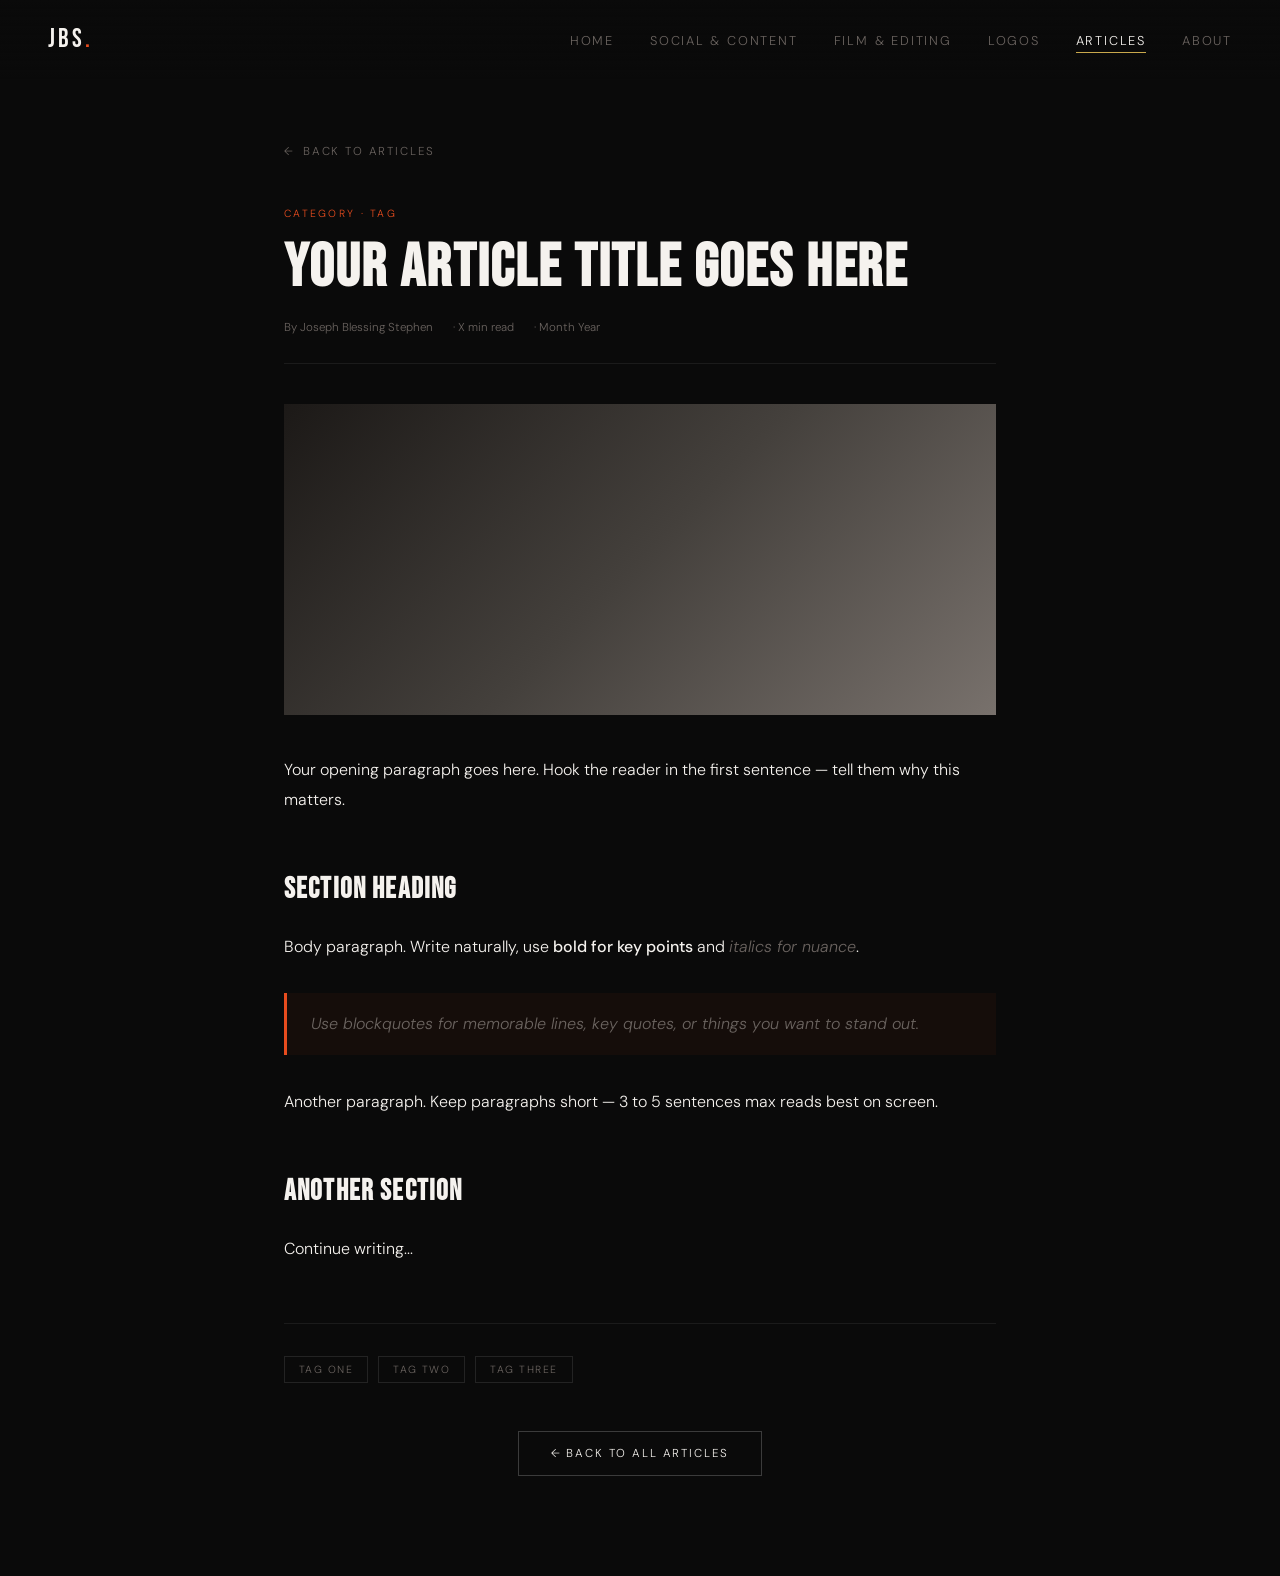
==== articles/_template.html @ ca407a92 "adding articles added older articles to portfolio" ====
<!DOCTYPE html>
<html lang="en">
<head>
<meta charset="UTF-8">
<meta name="viewport" content="width=device-width, initial-scale=1.0">
<title>ARTICLE TITLE — Joseph Blessing Stephen</title>
<link href="https://fonts.googleapis.com/css2?family=Bebas+Neue&family=DM+Sans:ital,wght@0,300;0,400;0,500;1,300&display=swap" rel="stylesheet">
<link rel="stylesheet" href="../style.css">
<style>
  /* ── Article page specific styles ── */
  .article-page { max-width: 760px; margin: 0 auto; padding: 60px 24px 100px; }
  .article-back {
    display: inline-flex; align-items: center; gap: 8px;
    font-size: .72rem; letter-spacing: .16em; text-transform: uppercase;
    color: var(--muted); text-decoration: none;
    margin-bottom: 48px; transition: color .2s;
  }
  .article-back:hover { color: var(--accent); }
  .article-back::before { content: '←'; }
  .article-tag-line {
    font-size: .65rem; letter-spacing: .22em;
    text-transform: uppercase; color: var(--accent);
    margin-bottom: 16px;
  }
  .article-headline {
    font-family: 'Bebas Neue', sans-serif;
    font-size: clamp(2.2rem, 6vw, 3.8rem);
    line-height: 1.05; letter-spacing: .03em;
    margin-bottom: 20px;
  }
  .article-meta-bar {
    display: flex; align-items: center; gap: 20px;
    font-size: .72rem; color: var(--muted);
    padding-bottom: 28px;
    border-bottom: 1px solid rgba(255,255,255,.07);
    margin-bottom: 40px;
    flex-wrap: wrap;
  }
  .article-meta-bar span { display: flex; align-items: center; gap: 6px; }
  .article-hero-img {
    width: 100%; aspect-ratio: 16/7;
    margin-bottom: 40px; overflow: hidden;
  }
  .article-hero-img img { width: 100%; height: 100%; object-fit: cover; display: block; }
  .article-hero-img .hero-placeholder {
    width: 100%; height: 100%; min-height: 240px;
  }

  /* ── Article body typography ── */
  .article-content { line-height: 1.85; font-size: 1rem; font-weight: 300; }
  .article-content p { margin-bottom: 24px; }
  .article-content h2 {
    font-family: 'Bebas Neue', sans-serif;
    font-size: 1.8rem; letter-spacing: .04em;
    margin: 48px 0 16px; color: var(--white);
  }
  .article-content h3 {
    font-size: 1rem; font-weight: 500;
    margin: 32px 0 12px; color: var(--white);
  }
  .article-content strong { color: var(--white); font-weight: 500; }
  .article-content em { color: var(--muted); font-style: italic; }
  .article-content a { color: var(--gold); text-decoration: none; border-bottom: 1px solid rgba(201,168,76,.3); transition: border-color .2s; }
  .article-content a:hover { border-color: var(--gold); }
  .article-content blockquote {
    border-left: 3px solid var(--accent);
    margin: 32px 0; padding: 16px 24px;
    background: rgba(232,76,30,.05);
    color: var(--muted); font-style: italic;
  }
  .article-content ul, .article-content ol {
    padding-left: 24px; margin-bottom: 24px;
  }
  .article-content li { margin-bottom: 8px; }

  /* ── Footer of article ── */
  .article-footer-tags {
    margin-top: 60px; padding-top: 32px;
    border-top: 1px solid rgba(255,255,255,.07);
    display: flex; gap: 10px; flex-wrap: wrap;
  }
  .article-tag-pill {
    padding: 6px 14px; font-size: .65rem;
    letter-spacing: .14em; text-transform: uppercase;
    border: 1px solid rgba(255,255,255,.1);
    color: var(--muted);
  }
  .article-more {
    margin-top: 16px;
    text-align: center;
  }
  .article-more a {
    display: inline-block; margin-top: 32px;
    padding: 14px 32px;
    border: 1px solid rgba(255,255,255,.2);
    color: var(--white); text-decoration: none;
    font-size: .72rem; letter-spacing: .16em; text-transform: uppercase;
    transition: all .3s;
  }
  .article-more a:hover { background: var(--accent); border-color: var(--accent); }

  /* Nav override for article pages */
  nav { position: sticky; top: 0; z-index: 100; }
</style>
</head>
<body>

<!-- ── NAV ── -->
<nav>
  <a class="nav-logo" href="../index.html">JBS<span>.</span></a>
  <ul class="nav-links">
    <li><a href="../index.html">Home</a></li>
    <li><a href="../index.html#social">Social & Content</a></li>
    <li><a href="../index.html#film">Film & Editing</a></li>
    <li><a href="../index.html#logos">Logos</a></li>
    <li><a href="../index.html#articles" class="active">Articles</a></li>
    <li><a href="../index.html#about">About</a></li>
  </ul>
</nav>

<!-- ── ARTICLE ── -->
<div class="article-page">

  <a class="article-back" href="../index.html#articles">Back to Articles</a>

  <div class="article-tag-line">CATEGORY · TAG</div>

  <h1 class="article-headline">YOUR ARTICLE TITLE GOES HERE</h1>

  <div class="article-meta-bar">
    <span>By Joseph Blessing Stephen</span>
    <span>· X min read</span>
    <span>· Month Year</span>
  </div>

  <!-- Hero image — replace gradient with <img src="..."> when you have one -->
  <div class="article-hero-img">
    <div class="hero-placeholder bg-article-1"></div>
  </div>

  <!-- ── ARTICLE BODY — write your content here ── -->
  <div class="article-content">

    <p>Your opening paragraph goes here. Hook the reader in the first sentence — tell them why this matters.</p>

    <h2>SECTION HEADING</h2>

    <p>Body paragraph. Write naturally, use <strong>bold for key points</strong> and <em>italics for nuance</em>.</p>

    <blockquote>Use blockquotes for memorable lines, key quotes, or things you want to stand out.</blockquote>

    <p>Another paragraph. Keep paragraphs short — 3 to 5 sentences max reads best on screen.</p>

    <h2>ANOTHER SECTION</h2>

    <p>Continue writing...</p>

  </div>
  <!-- ── END ARTICLE BODY ── -->

  <!-- Tags -->
  <div class="article-footer-tags">
    <span class="article-tag-pill">Tag One</span>
    <span class="article-tag-pill">Tag Two</span>
    <span class="article-tag-pill">Tag Three</span>
  </div>

  <!-- Back link -->
  <div class="article-more">
    <a href="../index.html#articles">← Back to all articles</a>
  </div>

</div>

<script src="../script.js"></script>
</body>
</html>
---- style.css ----
:root {
    --black: #0a0a0a;
    --white: #f5f2ee;
    --cream: #ede9e1;
    --accent: #e84c1e;
    --gold: #c9a84c;
    --muted: #6b6460;
  }

  * { margin: 0; padding: 0; box-sizing: border-box; }

  body {
    background: var(--black);
    color: var(--white);
    font-family: 'DM Sans', sans-serif;
    font-weight: 300;
    cursor: none;
    overflow-x: hidden;
  }

  /* CUSTOM CURSOR */
  .cursor {
    position: fixed;
    width: 10px; height: 10px;
    background: var(--accent);
    border-radius: 50%;
    pointer-events: none;
    z-index: 9999;
    transform: translate(-50%,-50%);
    transition: width .2s, height .2s, background .2s;
  }
  .cursor-ring {
    position: fixed;
    width: 36px; height: 36px;
    border: 1px solid rgba(232,76,30,.4);
    border-radius: 50%;
    pointer-events: none;
    z-index: 9998;
    transform: translate(-50%,-50%);
    transition: transform .08s ease-out, width .2s, height .2s;
  }
  body:has(a:hover) .cursor { width: 16px; height: 16px; background: var(--gold); }
  body:has(a:hover) .cursor-ring { width: 50px; height: 50px; }

  /* NAV */
  nav {
    position: fixed; top: 0; left: 0; right: 0; z-index: 100;
    display: flex; align-items: center; justify-content: space-between;
    padding: 24px 48px;
    background: linear-gradient(to bottom, rgba(10,10,10,.9) 0%, transparent 100%);
  }
  .nav-logo {
    font-family: 'Bebas Neue', sans-serif;
    font-size: 1.6rem;
    letter-spacing: .12em;
    color: var(--white);
    text-decoration: none;
  }
  .nav-logo span { color: var(--accent); }
  .nav-links { display: flex; gap: 36px; list-style: none; }
  .nav-links a {
    color: var(--muted);
    text-decoration: none;
    font-size: .8rem;
    letter-spacing: .14em;
    text-transform: uppercase;
    transition: color .2s;
    position: relative;
  }
  .nav-links a::after {
    content: '';
    position: absolute; bottom: -4px; left: 0;
    width: 0; height: 1px;
    background: var(--accent);
    transition: width .3s;
  }
  .nav-links a:hover { color: var(--white); }
  .nav-links a:hover::after { width: 100%; }
  .nav-links a.active { color: var(--white); }
  .nav-links a.active::after { width: 100%; background: var(--gold); }

  /* PAGE SYSTEM */
  .page { display: none; min-height: 100vh; padding-top: 80px; }
  .page.active { display: block; }

  /* ─── HOME PAGE ─── */
  .home-hero {
    height: 100vh;
    display: grid;
    grid-template-columns: 1fr 1fr;
    position: relative;
    overflow: hidden;
  }
  .hero-left {
    display: flex; flex-direction: column;
    justify-content: center;
    padding: 0 48px 0 48px;
    position: relative; z-index: 2;
  }
  .hero-eyebrow {
    font-size: .7rem; letter-spacing: .22em;
    text-transform: uppercase; color: var(--accent);
    margin-bottom: 20px;
  }
  .hero-title {
    font-family: 'Bebas Neue', sans-serif;
    font-size: clamp(4rem, 8vw, 8rem);
    line-height: .95;
    letter-spacing: .02em;
  }
  .hero-title .outline {
    -webkit-text-stroke: 1px var(--white);
    color: transparent;
  }
  .hero-subtitle {
    margin-top: 28px;
    font-size: .95rem;
    color: var(--muted);
    line-height: 1.7;
    max-width: 380px;
  }
  .hero-cta {
    margin-top: 40px;
    display: inline-flex; align-items: center; gap: 12px;
    text-decoration: none;
    font-size: .78rem; letter-spacing: .16em;
    text-transform: uppercase; color: var(--white);
    padding: 14px 28px;
    border: 1px solid rgba(255,255,255,.2);
    transition: all .3s;
  }
  .hero-cta:hover {
    background: var(--accent);
    border-color: var(--accent);
  }
  .hero-right {
    position: relative; overflow: hidden;
  }
  .hero-grid {
    position: absolute; inset: 0;
    display: grid;
    grid-template-columns: 1fr 1fr;
    grid-template-rows: 1fr 1fr;
    gap: 3px;
  }
  .hero-grid-item {
    background: var(--cream);
    overflow: hidden;
    position: relative;
  }
  .hero-grid-item img {
    width: 100%; height: 100%;
    object-fit: cover; display: block;
  }
  /* Colour overlays — each cell its own identity */
  .hero-grid-item::before {
    content: ''; position: absolute; inset: 0; z-index: 1;
    mix-blend-mode: multiply;
    transition: opacity .4s;
  }
  .hero-grid-item:nth-child(1)::before { background: linear-gradient(135deg, rgba(196,30,211,.7), rgba(107,33,168,.5)); }
  .hero-grid-item:nth-child(2)::before { background: linear-gradient(135deg, rgba(6,182,212,.65), rgba(29,78,216,.5)); }
  .hero-grid-item:nth-child(3)::before { background: linear-gradient(135deg, rgba(232,76,30,.75), rgba(154,52,18,.5)); }
  .hero-grid-item:nth-child(4)::before { background: linear-gradient(135deg, rgba(201,168,76,.7), rgba(21,128,61,.5)); }
  /* Shimmer spotlight on hero grid items */
  .hero-grid-item::after {
    content: ''; position: absolute; inset: 0; z-index: 2;
    opacity: 0;
    background: radial-gradient(circle 140px at var(--sx, 50%) var(--sy, 50%), rgba(255,255,255,.15) 0%, transparent 70%);
    transition: opacity .3s;
    pointer-events: none;
  }
  .hero-grid-item:hover::after { opacity: 1; }
  .hero-label {
    position: absolute; bottom: 12px; left: 14px;
    font-size: .65rem; letter-spacing: .14em;
    text-transform: uppercase; color: rgba(255,255,255,.7);
    z-index: 2;
  }
  .hero-overlay {
    position: absolute; inset: 0;
    background: linear-gradient(to right, var(--black) 0%, transparent 100%);
    z-index: 1;
  }
  .scroll-hint {
    position: absolute; bottom: 36px; left: 48px;
    display: flex; align-items: center; gap: 12px;
    font-size: .68rem; letter-spacing: .18em;
    text-transform: uppercase; color: var(--muted);
    z-index: 3;
  }
  .scroll-line {
    width: 48px; height: 1px;
    background: var(--muted);
    position: relative; overflow: hidden;
  }
  .scroll-line::after {
    content: '';
    position: absolute; top: 0; left: -100%;
    width: 100%; height: 100%;
    background: var(--accent);
    animation: scrollLine 1.8s ease-in-out infinite;
  }
  @keyframes scrollLine { to { left: 100%; } }

  /* HOME CATEGORIES */
  .home-categories {
    padding: 100px 48px;
    display: grid;
    grid-template-columns: repeat(4, 1fr);
    gap: 2px;
    background: var(--black);
  }
  .cat-card {
    position: relative; overflow: hidden;
    aspect-ratio: 3/4;
    cursor: pointer;
    background: #111;
  }

  /* ── Image layer (add <img> inside .cat-bg when ready) ── */
  .cat-bg {
    position: absolute; inset: 0;
    transition: transform .6s cubic-bezier(.25,.46,.45,.94);
    background-size: cover;
    background-position: center;
  }
  .cat-bg img {
    width: 100%; height: 100%;
    object-fit: cover; display: block;
  }
  .cat-card:hover .cat-bg { transform: scale(1.08); }

  /* ── Fallback gradients (replaced by image when you have one) ── */
  .cat-card:nth-child(1) .cat-bg { background: linear-gradient(160deg, #1a0533 0%, #6b21a8 50%, #c026d3 100%); }
  .cat-card:nth-child(2) .cat-bg { background: linear-gradient(160deg, #0c1445 0%, #1d4ed8 50%, #06b6d4 100%); }
  .cat-card:nth-child(3) .cat-bg { background: linear-gradient(160deg, #1c0a00 0%, #9a3412 50%, #f97316 100%); }
  .cat-card:nth-child(4) .cat-bg { background: linear-gradient(160deg, #0a1a0a 0%, #15803d 50%, #86efac 100%); }

  /* ── Colour overlay (unique per card) ── */
  .cat-overlay {
    position: absolute; inset: 0;
    transition: opacity .4s;
    mix-blend-mode: multiply;
  }
  .cat-card:nth-child(1) .cat-overlay { background: linear-gradient(160deg, rgba(196,30,211,.72) 0%, rgba(107,33,168,.55) 100%); }
  .cat-card:nth-child(2) .cat-overlay { background: linear-gradient(160deg, rgba(6,182,212,.65) 0%, rgba(29,78,216,.55) 100%); }
  .cat-card:nth-child(3) .cat-overlay { background: linear-gradient(160deg, rgba(232,76,30,.75) 0%, rgba(154,52,18,.55) 100%); }
  .cat-card:nth-child(4) .cat-overlay { background: linear-gradient(160deg, rgba(201,168,76,.7) 0%, rgba(21,128,61,.5) 100%); }

  /* Dark base tint so text is always readable */
  .cat-overlay::before {
    content: ''; position: absolute; inset: 0;
    background: rgba(0,0,0,.28);
    transition: background .4s;
  }
  .cat-card:hover .cat-overlay::before { background: rgba(0,0,0,.1); }

  /* ── Holographic tilt-shine effect ── */
  .cat-card {
    transform-style: preserve-3d;
    transition: transform .1s ease, border-color .4s;
  }
  .cat-shimmer {
    position: absolute; inset: 0;
    pointer-events: none; z-index: 3;
    opacity: 0;
    transition: opacity .3s;
    background: radial-gradient(circle 250px at 50% 50%, rgba(255,255,255,.15) 0%, transparent 65%);
    mix-blend-mode: overlay;
  }
  .cat-card:hover .cat-shimmer { opacity: 1; }

  /* Hero grid tilt shine */
  .hero-grid-item {
    transform-style: preserve-3d;
    transition: transform .1s ease;
  }

  .cat-content {
    position: absolute; bottom: 0; left: 0; right: 0;
    padding: 28px 24px;
    background: linear-gradient(to top, rgba(0,0,0,.8) 0%, transparent 100%);
    transform: translateY(8px);
    transition: transform .4s;
    z-index: 4;
  }
  .cat-card:hover .cat-content { transform: translateY(0); }
  .cat-number {
    font-size: .65rem; letter-spacing: .2em;
    color: var(--gold); margin-bottom: 8px;
  }
  .cat-name {
    font-family: 'Bebas Neue', sans-serif;
    font-size: 1.6rem; letter-spacing: .06em;
    line-height: 1;
  }
  .cat-desc {
    font-size: .75rem; color: rgba(255,255,255,.6);
    margin-top: 8px; line-height: 1.5;
    opacity: 0; transform: translateY(6px);
    transition: opacity .4s .05s, transform .4s .05s;
  }
  .cat-card:hover .cat-desc { opacity: 1; transform: translateY(0); }
  .cat-arrow {
    margin-top: 16px;
    font-size: .7rem; letter-spacing: .14em;
    text-transform: uppercase; color: var(--accent);
    opacity: 0; transform: translateY(6px);
    transition: opacity .4s .08s, transform .4s .08s;
    text-decoration: none;
    display: block;
  }
  .cat-card:hover .cat-arrow { opacity: 1; transform: translateY(0); }

  /* ─── SOCIAL MEDIA PAGE ─── */
  .page-header {
    padding: 60px 48px 40px;
    border-bottom: 1px solid rgba(255,255,255,.07);
  }
  .page-eyebrow {
    font-size: .68rem; letter-spacing: .22em;
    text-transform: uppercase; color: var(--accent);
    margin-bottom: 12px;
  }
  .page-title {
    font-family: 'Bebas Neue', sans-serif;
    font-size: clamp(3rem, 6vw, 5rem);
    letter-spacing: .04em;
  }
  .page-title .muted { color: var(--muted); }
  .tab-bar {
    display: flex; gap: 0;
    padding: 0 48px;
    border-bottom: 1px solid rgba(255,255,255,.07);
  }
  .tab {
    padding: 18px 28px;
    font-size: .72rem; letter-spacing: .16em;
    text-transform: uppercase;
    color: var(--muted);
    cursor: pointer;
    border-bottom: 2px solid transparent;
    transition: all .2s;
    background: none; border-top: none; border-left: none; border-right: none;
    color: var(--muted);
  }
  .tab:hover { color: var(--white); }
  .tab.active { color: var(--white); border-bottom-color: var(--accent); }
  .tab-content { display: none; padding: 40px 48px; }
  .tab-content.active { display: grid; grid-template-columns: repeat(3, 1fr); gap: 16px; }
  .tab-content.animated.active { grid-template-columns: repeat(2, 1fr); }
  .post-card {
    position: relative; overflow: hidden;
    background: #111;
    border: 1px solid rgba(255,255,255,.06);
    transition: border-color .3s, transform .3s;
  }
  .post-card:hover { border-color: rgba(232,76,30,.4); transform: translateY(-4px); }
  .post-thumb {
    aspect-ratio: 1;
    position: relative; overflow: hidden;
  }
  .post-thumb-bg {
    width: 100%; height: 100%;
    transition: transform .5s;
  }
  .post-card:hover .post-thumb-bg { transform: scale(1.05); }
  .post-info { padding: 16px 18px; }
  .post-tag {
    font-size: .6rem; letter-spacing: .16em;
    text-transform: uppercase;
    color: var(--gold); margin-bottom: 6px;
  }
  .post-title { font-size: .88rem; font-weight: 500; line-height: 1.3; }
  .post-meta { font-size: .72rem; color: var(--muted); margin-top: 4px; }

  /* animated tab */
  .anim-card {
    position: relative; overflow: hidden;
    background: #111;
    border: 1px solid rgba(255,255,255,.06);
    transition: border-color .3s, transform .3s;
    aspect-ratio: 16/10;
  }
  .anim-card:hover { border-color: rgba(201,168,76,.4); transform: translateY(-4px); }
  .anim-thumb {
    width: 100%; height: 100%;
    position: relative; overflow: hidden;
  }
  .play-btn {
    position: absolute; top: 50%; left: 50%;
    transform: translate(-50%,-50%);
    width: 54px; height: 54px;
    background: rgba(232,76,30,.85);
    border-radius: 50%;
    display: flex; align-items: center; justify-content: center;
    transition: transform .3s, background .3s;
    z-index: 2;
  }
  .anim-card:hover .play-btn { transform: translate(-50%,-50%) scale(1.12); background: var(--accent); }
  .play-icon { width: 0; height: 0; border-top: 10px solid transparent; border-bottom: 10px solid transparent; border-left: 16px solid #fff; margin-left: 4px; }
  .anim-label {
    position: absolute; bottom: 14px; left: 16px; right: 16px; z-index: 2;
    display: flex; justify-content: space-between; align-items: flex-end;
  }
  .anim-title { font-size: .85rem; font-weight: 500; }
  .anim-dur { font-size: .68rem; color: rgba(255,255,255,.5); }

  /* ─── FILM PAGE ─── */
  .film-grid { padding: 40px 48px; display: grid; grid-template-columns: 1fr 1fr; gap: 20px; }
  .film-card {
    position: relative; overflow: hidden;
    background: #0d0d0d;
    border: 1px solid rgba(255,255,255,.06);
    transition: border-color .3s;
  }
  .film-card:hover { border-color: rgba(201,168,76,.3); }
  .film-thumb {
    aspect-ratio: 16/9; position: relative; overflow: hidden;
  }
  .film-thumb iframe {
    position: absolute; inset: 0;
    width: 100%; height: 100%;
    border: none;
  }
  .film-thumb-bg { width: 100%; height: 100%; transition: transform .5s; }
  .film-info { padding: 20px 22px; }
  .film-category {
    font-size: .62rem; letter-spacing: .2em;
    text-transform: uppercase; color: var(--gold);
    margin-bottom: 8px;
  }
  .film-title { font-family: 'Bebas Neue', sans-serif; font-size: 1.5rem; letter-spacing: .04em; }
  .film-desc { font-size: .8rem; color: var(--muted); margin-top: 8px; line-height: 1.6; }
  .film-meta {
    display: flex; gap: 20px; margin-top: 14px;
    padding-top: 14px; border-top: 1px solid rgba(255,255,255,.06);
    flex-wrap: wrap;
  }
  .film-meta-item { font-size: .7rem; color: var(--muted); }
  .film-meta-item strong { color: var(--white); display: block; font-size: .78rem; margin-bottom: 2px; }

  /* ─── REEL HERO ─── */
  .reel-hero {
    position: relative;
    height: 92vh;
    min-height: 520px;
    overflow: hidden;
    display: flex; align-items: center; justify-content: center;
  }
  .reel-bg {
    position: absolute; inset: 0; z-index: 0;
    pointer-events: none;
  }
  .reel-bg iframe {
    /* Scale up to cover the container, YouTube embeds have black bars */
    position: absolute;
    top: 50%; left: 50%;
    width: 120%; height: 120%;
    transform: translate(-50%, -50%);
    border: none;
    pointer-events: none;
  }
  .reel-fallback {
    position: absolute; inset: 0; z-index: 1;
    background: linear-gradient(135deg, #0a0a0a 0%, #1a1a2e 40%, #16213e 70%, #0f3460 100%);
  }
  /* Fade out fallback once iframe likely loaded */
  .reel-hero:has(iframe) .reel-fallback {
    animation: fadeFallback 2s ease 1.5s both;
  }
  @keyframes fadeFallback { to { opacity: 0; } }

  .reel-overlay {
    position: absolute; inset: 0; z-index: 2;
    background: linear-gradient(
      to bottom,
      rgba(10,10,10,.55) 0%,
      rgba(10,10,10,.3) 40%,
      rgba(10,10,10,.5) 70%,
      rgba(10,10,10,.95) 100%
    );
  }
  .reel-content {
    position: relative; z-index: 3;
    text-align: center;
    padding: 0 24px;
    animation: fadeUp .8s ease .3s both;
  }
  .reel-title {
    font-family: 'Bebas Neue', sans-serif;
    font-size: clamp(4rem, 10vw, 9rem);
    line-height: .9; letter-spacing: .04em;
    color: var(--white);
  }
  .reel-title-outline {
    -webkit-text-stroke: 2px var(--white);
    color: transparent;
  }
  .reel-sub {
    margin-top: 16px;
    font-size: .75rem; letter-spacing: .28em;
    text-transform: uppercase; color: rgba(255,255,255,.5);
  }
  .reel-watch-btn {
    display: inline-flex; align-items: center; gap: 12px;
    margin-top: 36px;
    padding: 14px 32px;
    border: 1px solid rgba(255,255,255,.3);
    color: var(--white); text-decoration: none;
    font-size: .75rem; letter-spacing: .18em; text-transform: uppercase;
    transition: all .3s;
    backdrop-filter: blur(6px);
    background: rgba(255,255,255,.06);
  }
  .reel-watch-btn:hover {
    background: var(--accent);
    border-color: var(--accent);
  }
  .reel-btn-play {
    width: 0; height: 0;
    border-top: 6px solid transparent;
    border-bottom: 6px solid transparent;
    border-left: 10px solid currentColor;
  }
  .reel-scroll {
    position: absolute; bottom: 32px; left: 50%;
    transform: translateX(-50%);
    display: flex; align-items: center; gap: 12px;
    font-size: .65rem; letter-spacing: .18em;
    text-transform: uppercase; color: rgba(255,255,255,.35);
    z-index: 3; white-space: nowrap;
  }

  /* Reel hero mobile */
  @media (max-width: 768px) {
    .reel-hero { height: 70vh; min-height: 400px; }
    .reel-bg iframe { width: 200%; height: 200%; }
    .reel-title { font-size: clamp(3rem, 14vw, 5rem); }
  }

  /* ─── LOGOS PAGE ─── */
  .logos-grid { padding: 40px 48px; display: grid; grid-template-columns: repeat(4, 1fr); gap: 2px; }
  .logo-cell {
    aspect-ratio: 1;
    display: flex; align-items: center; justify-content: center;
    background: #0e0e0e;
    border: 1px solid rgba(255,255,255,.04);
    position: relative; overflow: hidden;
    cursor: pointer;
    transition: background .3s;
  }
  .logo-cell:hover { background: #161616; border-color: rgba(255,255,255,.12); }
  .logo-inner {
    display: flex; flex-direction: column;
    align-items: center; gap: 12px;
    transition: transform .3s;
  }
  .logo-cell:hover .logo-inner { transform: scale(1.06); }
  .logo-mark {
    width: 72px; height: 72px;
    display: flex; align-items: center; justify-content: center;
  }
  .logo-name {
    font-size: .68rem; letter-spacing: .18em;
    text-transform: uppercase; color: var(--muted);
    transition: color .3s;
  }
  .logo-cell:hover .logo-name { color: var(--white); }
  .logo-expand {
    position: absolute; top: 10px; right: 10px;
    font-size: .6rem; letter-spacing: .12em;
    color: var(--accent); opacity: 0;
    transition: opacity .3s;
    text-transform: uppercase;
  }
  .logo-cell:hover .logo-expand { opacity: 1; }
  /* Mock SVG logos */
  .lm-a { font-family: 'Bebas Neue',sans-serif; font-size: 2.8rem; color: #e84c1e; letter-spacing:-.02em; }
  .lm-b {
    width: 58px; height: 58px;
    background: linear-gradient(135deg, #6366f1, #8b5cf6);
    clip-path: polygon(50% 0%,100% 25%,100% 75%,50% 100%,0% 75%,0% 25%);
  }
  .lm-c {
    width: 54px; height: 54px;
    border: 3px solid var(--gold);
    border-radius: 50%;
    display: flex; align-items: center; justify-content: center;
    font-family: 'Bebas Neue',sans-serif; font-size: 1.4rem; color: var(--gold);
  }
  .lm-d { font-family: 'Bebas Neue',sans-serif; font-size: 1.6rem; color: #06b6d4; letter-spacing:.1em; }
  .lm-e {
    width: 56px; height: 56px;
    background: linear-gradient(135deg, #f97316, #ef4444);
    transform: rotate(45deg);
  }
  .lm-f {
    width: 60px; height: 20px;
    background: var(--white);
    position: relative;
  }
  .lm-f::before {
    content: '';
    position: absolute; top: -18px; left: 50%; transform: translateX(-50%);
    width: 0; height: 0;
    border-left: 18px solid transparent; border-right: 18px solid transparent;
    border-bottom: 18px solid var(--white);
  }
  .lm-g { font-family: 'DM Sans',sans-serif; font-size: 1.8rem; font-weight:300; letter-spacing:-.05em; color:#86efac; }
  .lm-h {
    width: 52px; height: 52px;
    border: 2px solid rgba(255,255,255,.3);
    display:flex; align-items:center; justify-content:center;
    font-family:'Bebas Neue',sans-serif; font-size:1.2rem; color:rgba(255,255,255,.6);
    letter-spacing:.1em;
  }

  /* ─── ARTICLES PAGE ─── */
  .articles-layout { padding: 40px 48px; display: grid; grid-template-columns: 2fr 1fr; gap: 32px; }
  .articles-main { display: flex; flex-direction: column; gap: 20px; }
  .article-card {
    display: grid; grid-template-columns: 200px 1fr;
    background: #0e0e0e;
    border: 1px solid rgba(255,255,255,.06);
    overflow: hidden;
    transition: border-color .3s;
  }
  .article-card:hover { border-color: rgba(255,255,255,.16); }
  .article-img {
    position: relative; overflow: hidden;
  }
  .article-img-bg { width: 100%; height: 100%; transition: transform .5s; }
  .article-card:hover .article-img-bg { transform: scale(1.06); }
  .article-body { padding: 22px 24px; display: flex; flex-direction: column; }
  .article-tag {
    font-size: .6rem; letter-spacing: .2em;
    text-transform: uppercase; color: var(--accent);
    margin-bottom: 10px;
  }
  .article-title {
    font-family: 'Bebas Neue', sans-serif;
    font-size: 1.3rem; letter-spacing: .04em;
    line-height: 1.15;
  }
  .article-excerpt { font-size: .8rem; color: var(--muted); margin-top: 10px; line-height: 1.65; flex: 1; }
  .article-footer {
    display: flex; align-items: center; justify-content: space-between;
    margin-top: 16px; padding-top: 14px;
    border-top: 1px solid rgba(255,255,255,.06);
  }
  .article-date { font-size: .68rem; color: var(--muted); }
  .article-read {
    font-size: .65rem; letter-spacing: .14em;
    text-transform: uppercase; color: var(--white);
    text-decoration: none;
    display: flex; align-items: center; gap: 6px;
    transition: color .2s;
  }
  .article-read:hover { color: var(--gold); }
  .article-read::after { content: '→'; }
  .articles-sidebar { display: flex; flex-direction: column; gap: 20px; }
  .sidebar-section { background: #0e0e0e; padding: 24px; border: 1px solid rgba(255,255,255,.06); }
  .sidebar-heading {
    font-size: .65rem; letter-spacing: .2em;
    text-transform: uppercase; color: var(--gold);
    margin-bottom: 16px; padding-bottom: 12px;
    border-bottom: 1px solid rgba(255,255,255,.06);
  }
  .topic-pill {
    display: inline-block;
    padding: 6px 14px; margin: 4px 4px 0 0;
    border: 1px solid rgba(255,255,255,.1);
    font-size: .68rem; letter-spacing: .1em;
    text-transform: uppercase; color: var(--muted);
    cursor: pointer; transition: all .2s;
  }
  .topic-pill:hover { color: var(--white); border-color: rgba(255,255,255,.3); }
  .recent-item {
    display: flex; gap: 12px; padding: 12px 0;
    border-bottom: 1px solid rgba(255,255,255,.04);
  }
  .recent-item:last-child { border-bottom: none; padding-bottom: 0; }
  .recent-dot { width: 3px; height: 3px; background: var(--accent); border-radius: 50%; margin-top: 8px; flex-shrink: 0; }
  .recent-title { font-size: .78rem; line-height: 1.4; color: rgba(255,255,255,.7); transition: color .2s; }
  .recent-item:hover .recent-title { color: var(--white); }
  .recent-date { font-size: .65rem; color: var(--muted); margin-top: 4px; }

  /* FOOTER */
  footer {
    padding: 60px 48px;
    border-top: 1px solid rgba(255,255,255,.07);
    display: flex; justify-content: space-between; align-items: center;
    margin-top: 60px;
  }
  .footer-logo { font-family: 'Bebas Neue',sans-serif; font-size: 1.4rem; letter-spacing:.1em; }
  .footer-logo span { color: var(--accent); }
  .footer-links { display: flex; gap: 24px; }
  .footer-links a { font-size: .72rem; color: var(--muted); text-decoration: none; letter-spacing: .1em; text-transform: uppercase; transition: color .2s; }
  .footer-links a:hover { color: var(--white); }
  .footer-copy { font-size: .7rem; color: var(--muted); }

  /* ANIMATION */
  @keyframes fadeUp { from { opacity:0; transform: translateY(24px); } to { opacity:1; transform: translateY(0); } }
  .page.active .hero-left > * { animation: fadeUp .6s ease both; }
  .page.active .hero-left > *:nth-child(2) { animation-delay: .1s; }
  .page.active .hero-left > *:nth-child(3) { animation-delay: .2s; }
  .page.active .hero-left > *:nth-child(4) { animation-delay: .3s; }

  /* MOCK VISUAL BACKGROUNDS */
  .bg-social-1  { background: linear-gradient(135deg,#0f0c29,#302b63,#24243e); }
  .bg-social-2  { background: linear-gradient(135deg,#134e5e,#71b280); }
  .bg-social-3  { background: linear-gradient(135deg,#f7971e,#ffd200); }
  .bg-social-4  { background: linear-gradient(135deg,#c94b4b,#4b134f); }
  .bg-social-5  { background: linear-gradient(135deg,#0052d4,#4364f7,#6fb1fc); }
  .bg-social-6  { background: linear-gradient(135deg,#1a1a2e,#16213e,#0f3460); }
  .bg-film-1    { background: linear-gradient(135deg,#0a0a0a,#1a1a2e,#2d1b69); }
  .bg-film-2    { background: linear-gradient(135deg,#1c0a00,#3d1500,#7c2d12); }
  .bg-film-3    { background: linear-gradient(135deg,#052e16,#14532d,#166534); }
  .bg-film-4    { background: linear-gradient(135deg,#1e1b4b,#312e81,#4338ca); }
  .bg-article-1 { background: linear-gradient(135deg,#1c1917,#44403c,#78716c); }
  .bg-article-2 { background: linear-gradient(135deg,#0c1445,#1e3a5f,#1d4ed8); }
  .bg-article-3 { background: linear-gradient(135deg,#14532d,#166534,#15803d); }
  .bg-anim-1    { background: linear-gradient(135deg,#7c3aed,#db2777); }
  .bg-anim-2    { background: linear-gradient(135deg,#0891b2,#0e7490); }

  .wix-note {
    margin: 0 48px 40px;
    padding: 20px 24px;
    background: rgba(201,168,76,.07);
    border-left: 3px solid var(--gold);
    font-size: .8rem; color: rgba(255,255,255,.6);
    line-height: 1.6;
  }
  .wix-note strong { color: var(--gold); }

  /* ─── ABOUT PAGE ─── */
  .about-layout {
    display: grid;
    grid-template-columns: 1fr 1.6fr;
    gap: 0;
    min-height: calc(100vh - 80px);
  }
  .about-left {
    padding: 60px 48px;
    border-right: 1px solid rgba(255,255,255,.07);
    display: flex; flex-direction: column; gap: 40px;
    position: sticky; top: 80px; align-self: start;
  }
  .about-avatar {
    width: 100%; aspect-ratio: 3/4;
    background: linear-gradient(160deg, #1a0533 0%, #6b21a8 40%, #e84c1e 100%);
    position: relative; overflow: hidden;
  }
  .about-avatar-placeholder {
    position: absolute; inset: 0;
    display: flex; align-items: center; justify-content: center;
    font-family: 'Bebas Neue', sans-serif;
    font-size: 5rem; letter-spacing: .1em;
    color: rgba(255,255,255,.15);
  }
  .about-avatar-label {
    position: absolute; bottom: 16px; left: 16px;
    font-size: .62rem; letter-spacing: .18em;
    text-transform: uppercase; color: rgba(255,255,255,.5);
  }
  .about-tools { display: flex; flex-direction: column; gap: 10px; }
  .about-tools-heading {
    font-size: .62rem; letter-spacing: .2em;
    text-transform: uppercase; color: var(--gold);
    margin-bottom: 4px;
  }
  .tool-row {
    display: flex; align-items: center; gap: 12px;
  }
  .tool-name { font-size: .78rem; color: var(--muted); min-width: 130px; }
  .tool-bar-track {
    flex: 1; height: 2px;
    background: rgba(255,255,255,.08);
    position: relative; overflow: hidden;
  }
  .tool-bar-fill {
    position: absolute; top: 0; left: 0; height: 100%;
    background: var(--accent);
    animation: barGrow 1s ease both;
  }
  @keyframes barGrow { from { width: 0; } }

  .about-right { padding: 60px 56px 80px; }
  .about-eyebrow {
    font-size: .68rem; letter-spacing: .22em;
    text-transform: uppercase; color: var(--accent);
    margin-bottom: 16px;
  }
  .about-name {
    font-family: 'Bebas Neue', sans-serif;
    font-size: clamp(3rem, 5vw, 5rem);
    line-height: .95; letter-spacing: .02em;
    margin-bottom: 32px;
  }
  .about-name .outline {
    -webkit-text-stroke: 1px var(--white);
    color: transparent;
  }
  .about-bio {
    font-size: .95rem; color: rgba(255,255,255,.7);
    line-height: 1.85; max-width: 560px;
    margin-bottom: 48px;
  }
  .about-bio p + p { margin-top: 16px; }
  .about-bio strong { color: var(--white); font-weight: 500; }

  .about-stats {
    display: grid; grid-template-columns: repeat(3, 1fr);
    gap: 2px; margin-bottom: 56px;
  }
  .about-stat {
    padding: 24px 20px;
    background: #111;
    border: 1px solid rgba(255,255,255,.06);
  }
  .about-stat-number {
    font-family: 'Bebas Neue', sans-serif;
    font-size: 2.6rem; letter-spacing: .04em;
    color: var(--accent); line-height: 1;
  }
  .about-stat-label {
    font-size: .7rem; letter-spacing: .14em;
    text-transform: uppercase; color: var(--muted);
    margin-top: 6px; line-height: 1.4;
  }

  /* INFP-T personality badge */
  .about-personality {
    margin-top: 32px;
    padding: 20px 24px;
    border: 1px solid rgba(201,168,76,.2);
    background: rgba(201,168,76,.04);
    display: flex; align-items: center; gap: 20px;
    flex-wrap: wrap;
  }
  .personality-badge {
    display: flex; flex-direction: column; align-items: center;
    gap: 4px; flex-shrink: 0;
  }
  .personality-type {
    font-family: 'Bebas Neue', sans-serif;
    font-size: 1.6rem; letter-spacing: .12em;
    color: var(--gold); line-height: 1;
  }
  .personality-label {
    font-size: .58rem; letter-spacing: .18em;
    text-transform: uppercase; color: rgba(201,168,76,.6);
  }
  .personality-note {
    font-size: .8rem; color: var(--muted);
    line-height: 1.6; flex: 1;
    border-left: 1px solid rgba(201,168,76,.2);
    padding-left: 20px;
  }
  .about-personality + .about-experience { margin-top: 48px; }

  .about-experience { margin-bottom: 56px; }
  .about-section-heading {
    font-size: .65rem; letter-spacing: .22em;
    text-transform: uppercase; color: var(--gold);
    margin-bottom: 24px; padding-bottom: 12px;
    border-bottom: 1px solid rgba(255,255,255,.07);
  }
  .exp-item {
    display: grid; grid-template-columns: 3px 1fr;
    gap: 20px; margin-bottom: 28px;
  }
  .exp-line {
    width: 3px; background: rgba(255,255,255,.1);
    position: relative;
  }
  .exp-line::before {
    content: '';
    position: absolute; top: 6px; left: 50%;
    transform: translateX(-50%);
    width: 7px; height: 7px;
    background: var(--accent); border-radius: 50%;
  }
  .exp-role {
    font-size: .88rem; font-weight: 500;
    color: var(--white); margin-bottom: 4px;
  }
  .exp-company {
    font-size: .76rem; color: var(--accent);
    letter-spacing: .06em; margin-bottom: 8px;
  }
  .exp-desc {
    font-size: .8rem; color: var(--muted); line-height: 1.65;
  }

  .about-cta-row {
    display: flex; gap: 14px; flex-wrap: wrap;
  }
  .about-cta-primary {
    display: inline-flex; align-items: center; gap: 10px;
    padding: 14px 28px;
    background: var(--accent);
    font-size: .75rem; letter-spacing: .14em;
    text-transform: uppercase; color: var(--white);
    text-decoration: none; transition: background .2s;
  }
  .about-cta-primary:hover { background: #c93e16; }
  .about-cta-secondary {
    display: inline-flex; align-items: center; gap: 10px;
    padding: 14px 28px;
    border: 1px solid rgba(255,255,255,.2);
    font-size: .75rem; letter-spacing: .14em;
    text-transform: uppercase; color: var(--white);
    text-decoration: none; transition: all .2s;
  }
  .about-cta-secondary:hover { border-color: var(--white); }

  /* About page responsive */
  @media (max-width: 1024px) {
    .about-layout { grid-template-columns: 1fr; }
    .about-left { position: static; padding: 40px 28px 0; border-right: none; border-bottom: 1px solid rgba(255,255,255,.07); flex-direction: row; flex-wrap: wrap; gap: 28px; }
    .about-avatar { width: 200px; flex-shrink: 0; aspect-ratio: 3/4; }
    .about-right { padding: 40px 28px 60px; }
    .about-stats { grid-template-columns: repeat(3,1fr); }
  }
  @media (max-width: 768px) {
    .about-left { flex-direction: column; padding: 28px 20px 0; }
    .about-avatar { width: 100%; aspect-ratio: 4/3; }
    .about-right { padding: 28px 20px 48px; }
    .about-stats { grid-template-columns: 1fr 1fr; }
    .about-cta-row { flex-direction: column; }
    .about-cta-primary, .about-cta-secondary { justify-content: center; }
  }
  .hamburger {
    display: none;
    flex-direction: column; justify-content: center; gap: 5px;
    width: 36px; height: 36px;
    background: none; border: none; cursor: pointer; padding: 4px;
    z-index: 200;
  }
  .hamburger span {
    display: block; width: 100%; height: 1.5px;
    background: var(--white);
    transition: transform .3s, opacity .3s, width .3s;
    transform-origin: center;
  }
  .hamburger.open span:nth-child(1) { transform: translateY(6.5px) rotate(45deg); }
  .hamburger.open span:nth-child(2) { opacity: 0; width: 0; }
  .hamburger.open span:nth-child(3) { transform: translateY(-6.5px) rotate(-45deg); }

  /* Mobile nav drawer */
  .nav-drawer {
    display: none;
    position: fixed; inset: 0; z-index: 150;
    background: rgba(10,10,10,.97);
    flex-direction: column; align-items: center; justify-content: center;
    gap: 10px;
    opacity: 0; pointer-events: none;
    transition: opacity .3s;
  }
  .nav-drawer.open { opacity: 1; pointer-events: all; }
  .nav-drawer a {
    font-family: 'Bebas Neue', sans-serif;
    font-size: 2.8rem; letter-spacing: .08em;
    color: var(--muted); text-decoration: none;
    transition: color .2s;
    padding: 8px 0;
  }
  .nav-drawer a:hover, .nav-drawer a.active { color: var(--white); }
  .nav-drawer a.active { -webkit-text-stroke: 1px var(--accent); color: transparent; }

  /* ═══════════════════════════════════
     TABLET  ≤ 1024px
  ═══════════════════════════════════ */
  @media (max-width: 1024px) {
    nav { padding: 20px 28px; }

    .home-categories { grid-template-columns: 1fr 1fr; padding: 60px 28px; }
    .film-grid { grid-template-columns: 1fr 1fr; padding: 28px; gap: 16px; }
    .logos-grid { grid-template-columns: repeat(3, 1fr); padding: 28px; }
    .articles-layout { grid-template-columns: 1fr; padding: 28px; }
    .articles-sidebar { display: grid; grid-template-columns: 1fr 1fr; gap: 16px; }

    .tab-content.active { grid-template-columns: 1fr 1fr; }
    .tab-content.animated.active { grid-template-columns: 1fr 1fr; }

    .page-header { padding: 40px 28px 28px; }
    .wix-note { margin: 0 28px 32px; }
    footer { padding: 40px 28px; }
  }

  /* ═══════════════════════════════════
     MOBILE  ≤ 768px
  ═══════════════════════════════════ */
  @media (max-width: 768px) {
    /* Hide custom cursor on touch devices */
    .cursor, .cursor-ring { display: none; }
    body { cursor: auto; }

    /* NAV → hamburger */
    .nav-links { display: none; }
    .hamburger { display: flex; }
    .nav-drawer { display: flex; }
    nav { padding: 18px 20px; background: rgba(10,10,10,.95); }

    /* PAGE padding */
    .page { padding-top: 64px; }

    /* HERO → stacked */
    .home-hero {
      grid-template-columns: 1fr;
      height: auto; min-height: 100svh;
    }
    .hero-left {
      padding: 80px 20px 40px;
      justify-content: flex-end;
      position: relative; z-index: 2;
    }
    .hero-right {
      position: absolute; inset: 0; z-index: 0; opacity: .35;
    }
    .hero-overlay {
      background: linear-gradient(to top, var(--black) 30%, transparent 100%);
    }
    .hero-title { font-size: clamp(3.2rem, 14vw, 5rem); }
    .hero-subtitle { font-size: .88rem; max-width: 100%; }
    .hero-cta { margin-top: 28px; padding: 13px 22px; font-size: .74rem; }
    .scroll-hint { display: none; }

    /* HOME CATEGORIES → 2-col then 1-col */
    .home-categories {
      grid-template-columns: 1fr 1fr;
      padding: 32px 12px; gap: 2px;
    }
    .cat-card { aspect-ratio: 2/3; }
    .cat-desc, .cat-arrow { opacity: 1; transform: none; }

    /* PAGE HEADERS */
    .page-header { padding: 28px 20px 20px; }
    .page-title { font-size: clamp(2.2rem, 10vw, 3.5rem); }

    /* TABS → scrollable row */
    .tab-bar { padding: 0 20px; overflow-x: auto; gap: 0; flex-wrap: nowrap; scrollbar-width: none; }
    .tab-bar::-webkit-scrollbar { display: none; }
    .tab { padding: 14px 20px; white-space: nowrap; font-size: .68rem; }

    /* SOCIAL GRID → 1 col */
    .tab-content.active { grid-template-columns: 1fr; padding: 20px; gap: 14px; }
    .tab-content.animated.active { grid-template-columns: 1fr; padding: 20px; gap: 14px; }

    /* FILM → 1 col */
    .film-grid { grid-template-columns: 1fr; padding: 20px; gap: 14px; }

    /* LOGOS → 2 col */
    .logos-grid { grid-template-columns: 1fr 1fr; padding: 20px; gap: 2px; }
    .logo-cell { aspect-ratio: 1; }

    /* ARTICLES → 1 col stacked */
    .articles-layout { grid-template-columns: 1fr; padding: 20px; gap: 16px; }
    .article-card { grid-template-columns: 1fr; }
    .article-img { height: 160px; }
    .article-img-bg { height: 160px !important; min-height: unset !important; }
    .articles-sidebar { display: flex; flex-direction: column; gap: 14px; }

    /* FOOTER */
    footer {
      flex-direction: column; gap: 20px; text-align: center;
      padding: 36px 20px;
    }
    .footer-links { flex-wrap: wrap; justify-content: center; gap: 16px; }

    /* WIXNOTE */
    .wix-note { margin: 0 20px 28px; }
  }

  /* ═══════════════════════════════════
     SMALL MOBILE  ≤ 420px
  ═══════════════════════════════════ */
  @media (max-width: 420px) {
    .home-categories { grid-template-columns: 1fr; }
    .logos-grid { grid-template-columns: 1fr 1fr; }
    .hero-title { font-size: clamp(2.8rem, 16vw, 4rem); }
    .nav-drawer a { font-size: 2.2rem; }
  }
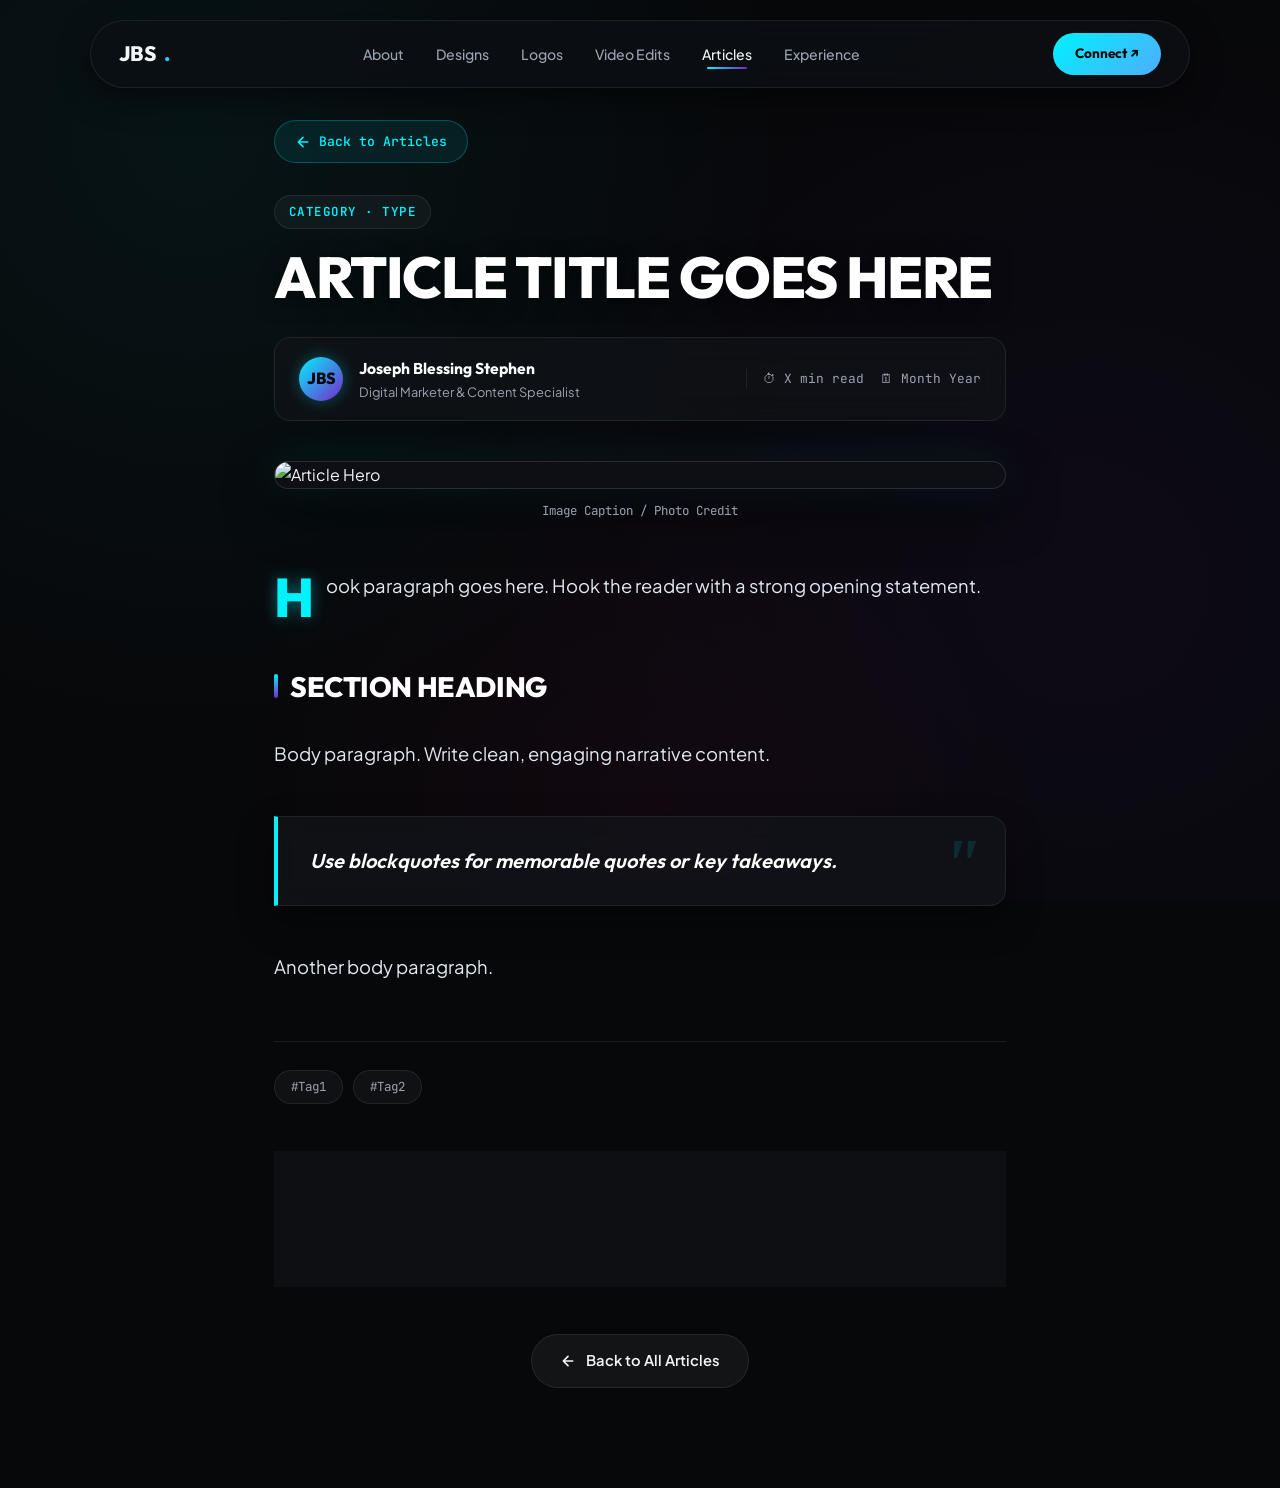
==== commit 392acc38: "Revamp article pages into ultra-modern editorial publication layout" ====
--- a/articles/_template.html
+++ b/articles/_template.html
@@ -1,177 +1,88 @@
 <!DOCTYPE html>
 <html lang="en">
 <head>
-<meta charset="UTF-8">
-<meta name="viewport" content="width=device-width, initial-scale=1.0">
-<title>ARTICLE TITLE — Joseph Blessing Stephen</title>
-<link href="https://fonts.googleapis.com/css2?family=Bebas+Neue&family=DM+Sans:ital,wght@0,300;0,400;0,500;1,300&display=swap" rel="stylesheet">
-<link rel="stylesheet" href="../style.css">
-<style>
-  /* ── Article page specific styles ── */
-  .article-page { max-width: 760px; margin: 0 auto; padding: 60px 24px 100px; }
-  .article-back {
-    display: inline-flex; align-items: center; gap: 8px;
-    font-size: .72rem; letter-spacing: .16em; text-transform: uppercase;
-    color: var(--muted); text-decoration: none;
-    margin-bottom: 48px; transition: color .2s;
-  }
-  .article-back:hover { color: var(--accent); }
-  .article-back::before { content: '←'; }
-  .article-tag-line {
-    font-size: .65rem; letter-spacing: .22em;
-    text-transform: uppercase; color: var(--accent);
-    margin-bottom: 16px;
-  }
-  .article-headline {
-    font-family: 'Bebas Neue', sans-serif;
-    font-size: clamp(2.2rem, 6vw, 3.8rem);
-    line-height: 1.05; letter-spacing: .03em;
-    margin-bottom: 20px;
-  }
-  .article-meta-bar {
-    display: flex; align-items: center; gap: 20px;
-    font-size: .72rem; color: var(--muted);
-    padding-bottom: 28px;
-    border-bottom: 1px solid rgba(255,255,255,.07);
-    margin-bottom: 40px;
-    flex-wrap: wrap;
-  }
-  .article-meta-bar span { display: flex; align-items: center; gap: 6px; }
-  .article-hero-img {
-    width: 100%; aspect-ratio: 16/7;
-    margin-bottom: 40px; overflow: hidden;
-  }
-  .article-hero-img img { width: 100%; height: 100%; object-fit: cover; display: block; }
-  .article-hero-img .hero-placeholder {
-    width: 100%; height: 100%; min-height: 240px;
-  }
-
-  /* ── Article body typography ── */
-  .article-content { line-height: 1.85; font-size: 1rem; font-weight: 300; }
-  .article-content p { margin-bottom: 24px; }
-  .article-content h2 {
-    font-family: 'Bebas Neue', sans-serif;
-    font-size: 1.8rem; letter-spacing: .04em;
-    margin: 48px 0 16px; color: var(--white);
-  }
-  .article-content h3 {
-    font-size: 1rem; font-weight: 500;
-    margin: 32px 0 12px; color: var(--white);
-  }
-  .article-content strong { color: var(--white); font-weight: 500; }
-  .article-content em { color: var(--muted); font-style: italic; }
-  .article-content a { color: var(--gold); text-decoration: none; border-bottom: 1px solid rgba(201,168,76,.3); transition: border-color .2s; }
-  .article-content a:hover { border-color: var(--gold); }
-  .article-content blockquote {
-    border-left: 3px solid var(--accent);
-    margin: 32px 0; padding: 16px 24px;
-    background: rgba(232,76,30,.05);
-    color: var(--muted); font-style: italic;
-  }
-  .article-content ul, .article-content ol {
-    padding-left: 24px; margin-bottom: 24px;
-  }
-  .article-content li { margin-bottom: 8px; }
-
-  /* ── Footer of article ── */
-  .article-footer-tags {
-    margin-top: 60px; padding-top: 32px;
-    border-top: 1px solid rgba(255,255,255,.07);
-    display: flex; gap: 10px; flex-wrap: wrap;
-  }
-  .article-tag-pill {
-    padding: 6px 14px; font-size: .65rem;
-    letter-spacing: .14em; text-transform: uppercase;
-    border: 1px solid rgba(255,255,255,.1);
-    color: var(--muted);
-  }
-  .article-more {
-    margin-top: 16px;
-    text-align: center;
-  }
-  .article-more a {
-    display: inline-block; margin-top: 32px;
-    padding: 14px 32px;
-    border: 1px solid rgba(255,255,255,.2);
-    color: var(--white); text-decoration: none;
-    font-size: .72rem; letter-spacing: .16em; text-transform: uppercase;
-    transition: all .3s;
-  }
-  .article-more a:hover { background: var(--accent); border-color: var(--accent); }
-
-  /* Nav override for article pages */
-  nav { position: sticky; top: 0; z-index: 100; }
-</style>
+  <meta charset="UTF-8">
+  <meta name="viewport" content="width=device-width, initial-scale=1.0">
+  <title>ARTICLE TITLE — Joseph Blessing Stephen</title>
+  <link rel="stylesheet" href="../style.css">
 </head>
 <body>
 
-<!-- ── NAV ── -->
-<nav>
-  <a class="nav-logo" href="../index.html">JBS<span>.</span></a>
-  <ul class="nav-links">
-    <li><a href="../index.html">Home</a></li>
-    <li><a href="../index.html#social">Social & Content</a></li>
-    <li><a href="../index.html#film">Film & Editing</a></li>
-    <li><a href="../index.html#logos">Logos</a></li>
-    <li><a href="../index.html#articles" class="active">Articles</a></li>
-    <li><a href="../index.html#about">About</a></li>
-  </ul>
-</nav>
+  <!-- Header Navigation -->
+  <header class="header-nav">
+    <a href="../index.html" class="nav-brand">JBS<span>.</span></a>
+    <ul class="nav-menu">
+      <li><a href="../index.html#about" class="nav-link">About</a></li>
+      <li><a href="../index.html#designs" class="nav-link">Designs</a></li>
+      <li><a href="../index.html#logos" class="nav-link">Logos</a></li>
+      <li><a href="../index.html#film" class="nav-link">Video Edits</a></li>
+      <li><a href="../index.html#articles" class="nav-link active">Articles</a></li>
+      <li><a href="../index.html#experience" class="nav-link">Experience</a></li>
+    </ul>
+    <a href="https://www.linkedin.com/in/josephblessing-stephen-42ba62148/" target="_blank" class="btn-nav-cta">Connect ↗</a>
+  </header>
 
-<!-- ── ARTICLE ── -->
-<div class="article-page">
+  <main class="article-page">
+    <a class="article-back" href="../index.html#articles">
+      <svg width="16" height="16" viewBox="0 0 24 24" fill="none" stroke="currentColor" stroke-width="2.5" stroke-linecap="round" stroke-linejoin="round"><path d="M19 12H5M12 19l-7-7 7-7"/></svg>
+      Back to Articles
+    </a>
 
-  <a class="article-back" href="../index.html#articles">Back to Articles</a>
+    <div class="article-badge-wrap">
+      <span class="article-category-badge">CATEGORY · TYPE</span>
+    </div>
 
-  <div class="article-tag-line">CATEGORY · TAG</div>
+    <h1 class="article-headline">ARTICLE TITLE GOES HERE</h1>
 
-  <h1 class="article-headline">YOUR ARTICLE TITLE GOES HERE</h1>
+    <div class="article-author-card">
+      <div class="author-avatar">JBS</div>
+      <div class="author-details">
+        <div class="author-name">Joseph Blessing Stephen</div>
+        <div class="author-title">Digital Marketer &amp; Content Specialist</div>
+      </div>
+      <div class="article-read-meta">
+        <span>⏱ X min read</span>
+        <span>🗓 Month Year</span>
+      </div>
+    </div>
 
-  <div class="article-meta-bar">
-    <span>By Joseph Blessing Stephen</span>
-    <span>· X min read</span>
-    <span>· Month Year</span>
-  </div>
+    <div class="article-hero-wrap">
+      <img src="IMAGE_URL_HERE" alt="Article Hero" class="article-hero-img">
+      <div class="article-hero-caption">Image Caption / Photo Credit</div>
+    </div>
 
-  <!-- Hero image — replace gradient with <img src="..."> when you have one -->
-  <div class="article-hero-img">
-    <div class="hero-placeholder bg-article-1"></div>
-  </div>
+    <article class="article-content">
+      <p>Hook paragraph goes here. Hook the reader with a strong opening statement.</p>
 
-  <!-- ── ARTICLE BODY — write your content here ── -->
-  <div class="article-content">
+      <h2>SECTION HEADING</h2>
+      <p>Body paragraph. Write clean, engaging narrative content.</p>
 
-    <p>Your opening paragraph goes here. Hook the reader in the first sentence — tell them why this matters.</p>
+      <blockquote>Use blockquotes for memorable quotes or key takeaways.</blockquote>
 
-    <h2>SECTION HEADING</h2>
+      <p>Another body paragraph.</p>
+    </article>
 
-    <p>Body paragraph. Write naturally, use <strong>bold for key points</strong> and <em>italics for nuance</em>.</p>
+    <div class="article-footer-tags">
+      <span class="article-tag-pill">#Tag1</span>
+      <span class="article-tag-pill">#Tag2</span>
+    </div>
 
-    <blockquote>Use blockquotes for memorable lines, key quotes, or things you want to stand out.</blockquote>
+    <div class="article-author-bio-box">
+      <div class="author-bio-avatar">JBS</div>
+      <div class="author-bio-info">
+        <h3>Written by Joseph Blessing Stephen</h3>
+        <p>Digital Marketer &amp; Content Specialist with 2+ years of digital marketing experience. Passionate about narrative breakdown, media critique, and pop culture analysis.</p>
+      </div>
+    </div>
 
-    <p>Another paragraph. Keep paragraphs short — 3 to 5 sentences max reads best on screen.</p>
+    <div class="article-more">
+      <a href="../index.html#articles" class="btn-secondary">
+        <svg width="16" height="16" viewBox="0 0 24 24" fill="none" stroke="currentColor" stroke-width="2.5" stroke-linecap="round" stroke-linejoin="round"><path d="M19 12H5M12 19l-7-7 7-7"/></svg>
+        Back to All Articles
+      </a>
+    </div>
+  </main>
 
-    <h2>ANOTHER SECTION</h2>
-
-    <p>Continue writing...</p>
-
-  </div>
-  <!-- ── END ARTICLE BODY ── -->
-
-  <!-- Tags -->
-  <div class="article-footer-tags">
-    <span class="article-tag-pill">Tag One</span>
-    <span class="article-tag-pill">Tag Two</span>
-    <span class="article-tag-pill">Tag Three</span>
-  </div>
-
-  <!-- Back link -->
-  <div class="article-more">
-    <a href="../index.html#articles">← Back to all articles</a>
-  </div>
-
-</div>
-
-<script src="../script.js"></script>
+  <script src="../script.js"></script>
 </body>
 </html>
--- a/style.css
+++ b/style.css
@@ -1,1086 +1,1091 @@
+/* ==========================================================================
+   JOSEPH BLESSING STEPHEN — ULTRA-MODERN PORTFOLIO SYSTEM
+   Aesthetic: Dark Glassmorphism, Neon/Cyan & Violet Glows, Bento Grid Layout
+   ========================================================================== */
+
+@import url('https://fonts.googleapis.com/css2?family=Outfit:wght@400;500;600;700;800;900&family=Plus+Jakarta+Sans:ital,wght@0,300;0,400;0,500;0,600;0,700;1,400&family=JetBrains+Mono:wght@400;500&display=swap');
+
 :root {
-    --black: #0a0a0a;
-    --white: #f5f2ee;
-    --cream: #ede9e1;
-    --accent: #e84c1e;
-    --gold: #c9a84c;
-    --muted: #6b6460;
-  }
-
-  * { margin: 0; padding: 0; box-sizing: border-box; }
-
-  body {
-    background: var(--black);
-    color: var(--white);
-    font-family: 'DM Sans', sans-serif;
-    font-weight: 300;
-    cursor: none;
-    overflow-x: hidden;
-  }
-
-  /* CUSTOM CURSOR */
-  .cursor {
-    position: fixed;
-    width: 10px; height: 10px;
-    background: var(--accent);
-    border-radius: 50%;
-    pointer-events: none;
-    z-index: 9999;
-    transform: translate(-50%,-50%);
-    transition: width .2s, height .2s, background .2s;
-  }
-  .cursor-ring {
-    position: fixed;
-    width: 36px; height: 36px;
-    border: 1px solid rgba(232,76,30,.4);
-    border-radius: 50%;
-    pointer-events: none;
-    z-index: 9998;
-    transform: translate(-50%,-50%);
-    transition: transform .08s ease-out, width .2s, height .2s;
-  }
-  body:has(a:hover) .cursor { width: 16px; height: 16px; background: var(--gold); }
-  body:has(a:hover) .cursor-ring { width: 50px; height: 50px; }
-
-  /* NAV */
-  nav {
-    position: fixed; top: 0; left: 0; right: 0; z-index: 100;
-    display: flex; align-items: center; justify-content: space-between;
-    padding: 24px 48px;
-    background: linear-gradient(to bottom, rgba(10,10,10,.9) 0%, transparent 100%);
-  }
-  .nav-logo {
-    font-family: 'Bebas Neue', sans-serif;
-    font-size: 1.6rem;
-    letter-spacing: .12em;
-    color: var(--white);
-    text-decoration: none;
-  }
-  .nav-logo span { color: var(--accent); }
-  .nav-links { display: flex; gap: 36px; list-style: none; }
-  .nav-links a {
-    color: var(--muted);
-    text-decoration: none;
-    font-size: .8rem;
-    letter-spacing: .14em;
-    text-transform: uppercase;
-    transition: color .2s;
-    position: relative;
-  }
-  .nav-links a::after {
-    content: '';
-    position: absolute; bottom: -4px; left: 0;
-    width: 0; height: 1px;
-    background: var(--accent);
-    transition: width .3s;
-  }
-  .nav-links a:hover { color: var(--white); }
-  .nav-links a:hover::after { width: 100%; }
-  .nav-links a.active { color: var(--white); }
-  .nav-links a.active::after { width: 100%; background: var(--gold); }
-
-  /* PAGE SYSTEM */
-  .page { display: none; min-height: 100vh; padding-top: 80px; }
-  .page.active { display: block; }
-
-  /* ─── HOME PAGE ─── */
-  .home-hero {
-    height: 100vh;
-    display: grid;
-    grid-template-columns: 1fr 1fr;
-    position: relative;
-    overflow: hidden;
-  }
-  .hero-left {
-    display: flex; flex-direction: column;
-    justify-content: center;
-    padding: 0 48px 0 48px;
-    position: relative; z-index: 2;
-  }
-  .hero-eyebrow {
-    font-size: .7rem; letter-spacing: .22em;
-    text-transform: uppercase; color: var(--accent);
-    margin-bottom: 20px;
-  }
-  .hero-title {
-    font-family: 'Bebas Neue', sans-serif;
-    font-size: clamp(4rem, 8vw, 8rem);
-    line-height: .95;
-    letter-spacing: .02em;
-  }
-  .hero-title .outline {
-    -webkit-text-stroke: 1px var(--white);
-    color: transparent;
-  }
-  .hero-subtitle {
-    margin-top: 28px;
-    font-size: .95rem;
-    color: var(--muted);
-    line-height: 1.7;
-    max-width: 380px;
-  }
-  .hero-cta {
-    margin-top: 40px;
-    display: inline-flex; align-items: center; gap: 12px;
-    text-decoration: none;
-    font-size: .78rem; letter-spacing: .16em;
-    text-transform: uppercase; color: var(--white);
-    padding: 14px 28px;
-    border: 1px solid rgba(255,255,255,.2);
-    transition: all .3s;
-  }
-  .hero-cta:hover {
-    background: var(--accent);
-    border-color: var(--accent);
-  }
-  .hero-right {
-    position: relative; overflow: hidden;
-  }
-  .hero-grid {
-    position: absolute; inset: 0;
-    display: grid;
-    grid-template-columns: 1fr 1fr;
-    grid-template-rows: 1fr 1fr;
-    gap: 3px;
-  }
-  .hero-grid-item {
-    background: var(--cream);
-    overflow: hidden;
-    position: relative;
-  }
-  .hero-grid-item img {
-    width: 100%; height: 100%;
-    object-fit: cover; display: block;
-  }
-  /* Colour overlays — each cell its own identity */
-  .hero-grid-item::before {
-    content: ''; position: absolute; inset: 0; z-index: 1;
-    mix-blend-mode: multiply;
-    transition: opacity .4s;
-  }
-  .hero-grid-item:nth-child(1)::before { background: linear-gradient(135deg, rgba(196,30,211,.7), rgba(107,33,168,.5)); }
-  .hero-grid-item:nth-child(2)::before { background: linear-gradient(135deg, rgba(6,182,212,.65), rgba(29,78,216,.5)); }
-  .hero-grid-item:nth-child(3)::before { background: linear-gradient(135deg, rgba(232,76,30,.75), rgba(154,52,18,.5)); }
-  .hero-grid-item:nth-child(4)::before { background: linear-gradient(135deg, rgba(201,168,76,.7), rgba(21,128,61,.5)); }
-  /* Shimmer spotlight on hero grid items */
-  .hero-grid-item::after {
-    content: ''; position: absolute; inset: 0; z-index: 2;
-    opacity: 0;
-    background: radial-gradient(circle 140px at var(--sx, 50%) var(--sy, 50%), rgba(255,255,255,.15) 0%, transparent 70%);
-    transition: opacity .3s;
-    pointer-events: none;
-  }
-  .hero-grid-item:hover::after { opacity: 1; }
-  .hero-label {
-    position: absolute; bottom: 12px; left: 14px;
-    font-size: .65rem; letter-spacing: .14em;
-    text-transform: uppercase; color: rgba(255,255,255,.7);
-    z-index: 2;
-  }
-  .hero-overlay {
-    position: absolute; inset: 0;
-    background: linear-gradient(to right, var(--black) 0%, transparent 100%);
-    z-index: 1;
-  }
-  .scroll-hint {
-    position: absolute; bottom: 36px; left: 48px;
-    display: flex; align-items: center; gap: 12px;
-    font-size: .68rem; letter-spacing: .18em;
-    text-transform: uppercase; color: var(--muted);
-    z-index: 3;
-  }
-  .scroll-line {
-    width: 48px; height: 1px;
-    background: var(--muted);
-    position: relative; overflow: hidden;
-  }
-  .scroll-line::after {
-    content: '';
-    position: absolute; top: 0; left: -100%;
-    width: 100%; height: 100%;
-    background: var(--accent);
-    animation: scrollLine 1.8s ease-in-out infinite;
-  }
-  @keyframes scrollLine { to { left: 100%; } }
-
-  /* HOME CATEGORIES */
-  .home-categories {
-    padding: 100px 48px;
-    display: grid;
-    grid-template-columns: repeat(4, 1fr);
-    gap: 2px;
-    background: var(--black);
-  }
-  .cat-card {
-    position: relative; overflow: hidden;
-    aspect-ratio: 3/4;
-    cursor: pointer;
-    background: #111;
-  }
-
-  /* ── Image layer (add <img> inside .cat-bg when ready) ── */
-  .cat-bg {
-    position: absolute; inset: 0;
-    transition: transform .6s cubic-bezier(.25,.46,.45,.94);
-    background-size: cover;
-    background-position: center;
-  }
-  .cat-bg img {
-    width: 100%; height: 100%;
-    object-fit: cover; display: block;
-  }
-  .cat-card:hover .cat-bg { transform: scale(1.08); }
-
-  /* ── Fallback gradients (replaced by image when you have one) ── */
-  .cat-card:nth-child(1) .cat-bg { background: linear-gradient(160deg, #1a0533 0%, #6b21a8 50%, #c026d3 100%); }
-  .cat-card:nth-child(2) .cat-bg { background: linear-gradient(160deg, #0c1445 0%, #1d4ed8 50%, #06b6d4 100%); }
-  .cat-card:nth-child(3) .cat-bg { background: linear-gradient(160deg, #1c0a00 0%, #9a3412 50%, #f97316 100%); }
-  .cat-card:nth-child(4) .cat-bg { background: linear-gradient(160deg, #0a1a0a 0%, #15803d 50%, #86efac 100%); }
-
-  /* ── Colour overlay (unique per card) ── */
-  .cat-overlay {
-    position: absolute; inset: 0;
-    transition: opacity .4s;
-    mix-blend-mode: multiply;
-  }
-  .cat-card:nth-child(1) .cat-overlay { background: linear-gradient(160deg, rgba(196,30,211,.72) 0%, rgba(107,33,168,.55) 100%); }
-  .cat-card:nth-child(2) .cat-overlay { background: linear-gradient(160deg, rgba(6,182,212,.65) 0%, rgba(29,78,216,.55) 100%); }
-  .cat-card:nth-child(3) .cat-overlay { background: linear-gradient(160deg, rgba(232,76,30,.75) 0%, rgba(154,52,18,.55) 100%); }
-  .cat-card:nth-child(4) .cat-overlay { background: linear-gradient(160deg, rgba(201,168,76,.7) 0%, rgba(21,128,61,.5) 100%); }
-
-  /* Dark base tint so text is always readable */
-  .cat-overlay::before {
-    content: ''; position: absolute; inset: 0;
-    background: rgba(0,0,0,.28);
-    transition: background .4s;
-  }
-  .cat-card:hover .cat-overlay::before { background: rgba(0,0,0,.1); }
-
-  /* ── Holographic tilt-shine effect ── */
-  .cat-card {
-    transform-style: preserve-3d;
-    transition: transform .1s ease, border-color .4s;
-  }
-  .cat-shimmer {
-    position: absolute; inset: 0;
-    pointer-events: none; z-index: 3;
-    opacity: 0;
-    transition: opacity .3s;
-    background: radial-gradient(circle 250px at 50% 50%, rgba(255,255,255,.15) 0%, transparent 65%);
-    mix-blend-mode: overlay;
-  }
-  .cat-card:hover .cat-shimmer { opacity: 1; }
-
-  /* Hero grid tilt shine */
-  .hero-grid-item {
-    transform-style: preserve-3d;
-    transition: transform .1s ease;
-  }
-
-  .cat-content {
-    position: absolute; bottom: 0; left: 0; right: 0;
-    padding: 28px 24px;
-    background: linear-gradient(to top, rgba(0,0,0,.8) 0%, transparent 100%);
-    transform: translateY(8px);
-    transition: transform .4s;
-    z-index: 4;
-  }
-  .cat-card:hover .cat-content { transform: translateY(0); }
-  .cat-number {
-    font-size: .65rem; letter-spacing: .2em;
-    color: var(--gold); margin-bottom: 8px;
-  }
-  .cat-name {
-    font-family: 'Bebas Neue', sans-serif;
-    font-size: 1.6rem; letter-spacing: .06em;
-    line-height: 1;
-  }
-  .cat-desc {
-    font-size: .75rem; color: rgba(255,255,255,.6);
-    margin-top: 8px; line-height: 1.5;
-    opacity: 0; transform: translateY(6px);
-    transition: opacity .4s .05s, transform .4s .05s;
-  }
-  .cat-card:hover .cat-desc { opacity: 1; transform: translateY(0); }
-  .cat-arrow {
-    margin-top: 16px;
-    font-size: .7rem; letter-spacing: .14em;
-    text-transform: uppercase; color: var(--accent);
-    opacity: 0; transform: translateY(6px);
-    transition: opacity .4s .08s, transform .4s .08s;
-    text-decoration: none;
-    display: block;
-  }
-  .cat-card:hover .cat-arrow { opacity: 1; transform: translateY(0); }
-
-  /* ─── SOCIAL MEDIA PAGE ─── */
-  .page-header {
-    padding: 60px 48px 40px;
-    border-bottom: 1px solid rgba(255,255,255,.07);
-  }
-  .page-eyebrow {
-    font-size: .68rem; letter-spacing: .22em;
-    text-transform: uppercase; color: var(--accent);
-    margin-bottom: 12px;
-  }
-  .page-title {
-    font-family: 'Bebas Neue', sans-serif;
-    font-size: clamp(3rem, 6vw, 5rem);
-    letter-spacing: .04em;
-  }
-  .page-title .muted { color: var(--muted); }
-  .tab-bar {
-    display: flex; gap: 0;
-    padding: 0 48px;
-    border-bottom: 1px solid rgba(255,255,255,.07);
-  }
-  .tab {
-    padding: 18px 28px;
-    font-size: .72rem; letter-spacing: .16em;
-    text-transform: uppercase;
-    color: var(--muted);
-    cursor: pointer;
-    border-bottom: 2px solid transparent;
-    transition: all .2s;
-    background: none; border-top: none; border-left: none; border-right: none;
-    color: var(--muted);
-  }
-  .tab:hover { color: var(--white); }
-  .tab.active { color: var(--white); border-bottom-color: var(--accent); }
-  .tab-content { display: none; padding: 40px 48px; }
-  .tab-content.active { display: grid; grid-template-columns: repeat(3, 1fr); gap: 16px; }
-  .tab-content.animated.active { grid-template-columns: repeat(2, 1fr); }
-  .post-card {
-    position: relative; overflow: hidden;
-    background: #111;
-    border: 1px solid rgba(255,255,255,.06);
-    transition: border-color .3s, transform .3s;
-  }
-  .post-card:hover { border-color: rgba(232,76,30,.4); transform: translateY(-4px); }
-  .post-thumb {
-    aspect-ratio: 1;
-    position: relative; overflow: hidden;
-  }
-  .post-thumb-bg {
-    width: 100%; height: 100%;
-    transition: transform .5s;
-  }
-  .post-card:hover .post-thumb-bg { transform: scale(1.05); }
-  .post-info { padding: 16px 18px; }
-  .post-tag {
-    font-size: .6rem; letter-spacing: .16em;
-    text-transform: uppercase;
-    color: var(--gold); margin-bottom: 6px;
-  }
-  .post-title { font-size: .88rem; font-weight: 500; line-height: 1.3; }
-  .post-meta { font-size: .72rem; color: var(--muted); margin-top: 4px; }
-
-  /* animated tab */
-  .anim-card {
-    position: relative; overflow: hidden;
-    background: #111;
-    border: 1px solid rgba(255,255,255,.06);
-    transition: border-color .3s, transform .3s;
-    aspect-ratio: 16/10;
-  }
-  .anim-card:hover { border-color: rgba(201,168,76,.4); transform: translateY(-4px); }
-  .anim-thumb {
-    width: 100%; height: 100%;
-    position: relative; overflow: hidden;
-  }
-  .play-btn {
-    position: absolute; top: 50%; left: 50%;
-    transform: translate(-50%,-50%);
-    width: 54px; height: 54px;
-    background: rgba(232,76,30,.85);
-    border-radius: 50%;
-    display: flex; align-items: center; justify-content: center;
-    transition: transform .3s, background .3s;
-    z-index: 2;
-  }
-  .anim-card:hover .play-btn { transform: translate(-50%,-50%) scale(1.12); background: var(--accent); }
-  .play-icon { width: 0; height: 0; border-top: 10px solid transparent; border-bottom: 10px solid transparent; border-left: 16px solid #fff; margin-left: 4px; }
-  .anim-label {
-    position: absolute; bottom: 14px; left: 16px; right: 16px; z-index: 2;
-    display: flex; justify-content: space-between; align-items: flex-end;
-  }
-  .anim-title { font-size: .85rem; font-weight: 500; }
-  .anim-dur { font-size: .68rem; color: rgba(255,255,255,.5); }
-
-  /* ─── FILM PAGE ─── */
-  .film-grid { padding: 40px 48px; display: grid; grid-template-columns: 1fr 1fr; gap: 20px; }
-  .film-card {
-    position: relative; overflow: hidden;
-    background: #0d0d0d;
-    border: 1px solid rgba(255,255,255,.06);
-    transition: border-color .3s;
-  }
-  .film-card:hover { border-color: rgba(201,168,76,.3); }
-  .film-thumb {
-    aspect-ratio: 16/9; position: relative; overflow: hidden;
-  }
-  .film-thumb iframe {
-    position: absolute; inset: 0;
-    width: 100%; height: 100%;
-    border: none;
-  }
-  .film-thumb-bg { width: 100%; height: 100%; transition: transform .5s; }
-  .film-info { padding: 20px 22px; }
-  .film-category {
-    font-size: .62rem; letter-spacing: .2em;
-    text-transform: uppercase; color: var(--gold);
-    margin-bottom: 8px;
-  }
-  .film-title { font-family: 'Bebas Neue', sans-serif; font-size: 1.5rem; letter-spacing: .04em; }
-  .film-desc { font-size: .8rem; color: var(--muted); margin-top: 8px; line-height: 1.6; }
-  .film-meta {
-    display: flex; gap: 20px; margin-top: 14px;
-    padding-top: 14px; border-top: 1px solid rgba(255,255,255,.06);
-    flex-wrap: wrap;
-  }
-  .film-meta-item { font-size: .7rem; color: var(--muted); }
-  .film-meta-item strong { color: var(--white); display: block; font-size: .78rem; margin-bottom: 2px; }
-
-  /* ─── REEL HERO ─── */
-  .reel-hero {
-    position: relative;
-    height: 92vh;
-    min-height: 520px;
-    overflow: hidden;
-    display: flex; align-items: center; justify-content: center;
-  }
-  .reel-bg {
-    position: absolute; inset: 0; z-index: 0;
-    pointer-events: none;
-  }
-  .reel-bg iframe {
-    /* Scale up to cover the container, YouTube embeds have black bars */
-    position: absolute;
-    top: 50%; left: 50%;
-    width: 120%; height: 120%;
-    transform: translate(-50%, -50%);
-    border: none;
-    pointer-events: none;
-  }
-  .reel-fallback {
-    position: absolute; inset: 0; z-index: 1;
-    background: linear-gradient(135deg, #0a0a0a 0%, #1a1a2e 40%, #16213e 70%, #0f3460 100%);
-  }
-  /* Fade out fallback once iframe likely loaded */
-  .reel-hero:has(iframe) .reel-fallback {
-    animation: fadeFallback 2s ease 1.5s both;
-  }
-  @keyframes fadeFallback { to { opacity: 0; } }
-
-  .reel-overlay {
-    position: absolute; inset: 0; z-index: 2;
-    background: linear-gradient(
-      to bottom,
-      rgba(10,10,10,.55) 0%,
-      rgba(10,10,10,.3) 40%,
-      rgba(10,10,10,.5) 70%,
-      rgba(10,10,10,.95) 100%
-    );
-  }
-  .reel-content {
-    position: relative; z-index: 3;
-    text-align: center;
-    padding: 0 24px;
-    animation: fadeUp .8s ease .3s both;
-  }
-  .reel-title {
-    font-family: 'Bebas Neue', sans-serif;
-    font-size: clamp(4rem, 10vw, 9rem);
-    line-height: .9; letter-spacing: .04em;
-    color: var(--white);
-  }
-  .reel-title-outline {
-    -webkit-text-stroke: 2px var(--white);
-    color: transparent;
-  }
-  .reel-sub {
-    margin-top: 16px;
-    font-size: .75rem; letter-spacing: .28em;
-    text-transform: uppercase; color: rgba(255,255,255,.5);
-  }
-  .reel-watch-btn {
-    display: inline-flex; align-items: center; gap: 12px;
-    margin-top: 36px;
-    padding: 14px 32px;
-    border: 1px solid rgba(255,255,255,.3);
-    color: var(--white); text-decoration: none;
-    font-size: .75rem; letter-spacing: .18em; text-transform: uppercase;
-    transition: all .3s;
-    backdrop-filter: blur(6px);
-    background: rgba(255,255,255,.06);
-  }
-  .reel-watch-btn:hover {
-    background: var(--accent);
-    border-color: var(--accent);
-  }
-  .reel-btn-play {
-    width: 0; height: 0;
-    border-top: 6px solid transparent;
-    border-bottom: 6px solid transparent;
-    border-left: 10px solid currentColor;
-  }
-  .reel-scroll {
-    position: absolute; bottom: 32px; left: 50%;
-    transform: translateX(-50%);
-    display: flex; align-items: center; gap: 12px;
-    font-size: .65rem; letter-spacing: .18em;
-    text-transform: uppercase; color: rgba(255,255,255,.35);
-    z-index: 3; white-space: nowrap;
-  }
-
-  /* Reel hero mobile */
-  @media (max-width: 768px) {
-    .reel-hero { height: 70vh; min-height: 400px; }
-    .reel-bg iframe { width: 200%; height: 200%; }
-    .reel-title { font-size: clamp(3rem, 14vw, 5rem); }
-  }
-
-  /* ─── LOGOS PAGE ─── */
-  .logos-grid { padding: 40px 48px; display: grid; grid-template-columns: repeat(4, 1fr); gap: 2px; }
-  .logo-cell {
-    aspect-ratio: 1;
-    display: flex; align-items: center; justify-content: center;
-    background: #0e0e0e;
-    border: 1px solid rgba(255,255,255,.04);
-    position: relative; overflow: hidden;
-    cursor: pointer;
-    transition: background .3s;
-  }
-  .logo-cell:hover { background: #161616; border-color: rgba(255,255,255,.12); }
-  .logo-inner {
-    display: flex; flex-direction: column;
-    align-items: center; gap: 12px;
-    transition: transform .3s;
-  }
-  .logo-cell:hover .logo-inner { transform: scale(1.06); }
-  .logo-mark {
-    width: 72px; height: 72px;
-    display: flex; align-items: center; justify-content: center;
-  }
-  .logo-name {
-    font-size: .68rem; letter-spacing: .18em;
-    text-transform: uppercase; color: var(--muted);
-    transition: color .3s;
-  }
-  .logo-cell:hover .logo-name { color: var(--white); }
-  .logo-expand {
-    position: absolute; top: 10px; right: 10px;
-    font-size: .6rem; letter-spacing: .12em;
-    color: var(--accent); opacity: 0;
-    transition: opacity .3s;
-    text-transform: uppercase;
-  }
-  .logo-cell:hover .logo-expand { opacity: 1; }
-  /* Mock SVG logos */
-  .lm-a { font-family: 'Bebas Neue',sans-serif; font-size: 2.8rem; color: #e84c1e; letter-spacing:-.02em; }
-  .lm-b {
-    width: 58px; height: 58px;
-    background: linear-gradient(135deg, #6366f1, #8b5cf6);
-    clip-path: polygon(50% 0%,100% 25%,100% 75%,50% 100%,0% 75%,0% 25%);
-  }
-  .lm-c {
-    width: 54px; height: 54px;
-    border: 3px solid var(--gold);
-    border-radius: 50%;
-    display: flex; align-items: center; justify-content: center;
-    font-family: 'Bebas Neue',sans-serif; font-size: 1.4rem; color: var(--gold);
-  }
-  .lm-d { font-family: 'Bebas Neue',sans-serif; font-size: 1.6rem; color: #06b6d4; letter-spacing:.1em; }
-  .lm-e {
-    width: 56px; height: 56px;
-    background: linear-gradient(135deg, #f97316, #ef4444);
-    transform: rotate(45deg);
-  }
-  .lm-f {
-    width: 60px; height: 20px;
-    background: var(--white);
-    position: relative;
-  }
-  .lm-f::before {
-    content: '';
-    position: absolute; top: -18px; left: 50%; transform: translateX(-50%);
-    width: 0; height: 0;
-    border-left: 18px solid transparent; border-right: 18px solid transparent;
-    border-bottom: 18px solid var(--white);
-  }
-  .lm-g { font-family: 'DM Sans',sans-serif; font-size: 1.8rem; font-weight:300; letter-spacing:-.05em; color:#86efac; }
-  .lm-h {
-    width: 52px; height: 52px;
-    border: 2px solid rgba(255,255,255,.3);
-    display:flex; align-items:center; justify-content:center;
-    font-family:'Bebas Neue',sans-serif; font-size:1.2rem; color:rgba(255,255,255,.6);
-    letter-spacing:.1em;
-  }
-
-  /* ─── ARTICLES PAGE ─── */
-  .articles-layout { padding: 40px 48px; display: grid; grid-template-columns: 2fr 1fr; gap: 32px; }
-  .articles-main { display: flex; flex-direction: column; gap: 20px; }
-  .article-card {
-    display: grid; grid-template-columns: 200px 1fr;
-    background: #0e0e0e;
-    border: 1px solid rgba(255,255,255,.06);
-    overflow: hidden;
-    transition: border-color .3s;
-  }
-  .article-card:hover { border-color: rgba(255,255,255,.16); }
-  .article-img {
-    position: relative; overflow: hidden;
-  }
-  .article-img-bg { width: 100%; height: 100%; transition: transform .5s; }
-  .article-card:hover .article-img-bg { transform: scale(1.06); }
-  .article-body { padding: 22px 24px; display: flex; flex-direction: column; }
-  .article-tag {
-    font-size: .6rem; letter-spacing: .2em;
-    text-transform: uppercase; color: var(--accent);
-    margin-bottom: 10px;
-  }
-  .article-title {
-    font-family: 'Bebas Neue', sans-serif;
-    font-size: 1.3rem; letter-spacing: .04em;
-    line-height: 1.15;
-  }
-  .article-excerpt { font-size: .8rem; color: var(--muted); margin-top: 10px; line-height: 1.65; flex: 1; }
-  .article-footer {
-    display: flex; align-items: center; justify-content: space-between;
-    margin-top: 16px; padding-top: 14px;
-    border-top: 1px solid rgba(255,255,255,.06);
-  }
-  .article-date { font-size: .68rem; color: var(--muted); }
-  .article-read {
-    font-size: .65rem; letter-spacing: .14em;
-    text-transform: uppercase; color: var(--white);
-    text-decoration: none;
-    display: flex; align-items: center; gap: 6px;
-    transition: color .2s;
-  }
-  .article-read:hover { color: var(--gold); }
-  .article-read::after { content: '→'; }
-  .articles-sidebar { display: flex; flex-direction: column; gap: 20px; }
-  .sidebar-section { background: #0e0e0e; padding: 24px; border: 1px solid rgba(255,255,255,.06); }
-  .sidebar-heading {
-    font-size: .65rem; letter-spacing: .2em;
-    text-transform: uppercase; color: var(--gold);
-    margin-bottom: 16px; padding-bottom: 12px;
-    border-bottom: 1px solid rgba(255,255,255,.06);
-  }
-  .topic-pill {
-    display: inline-block;
-    padding: 6px 14px; margin: 4px 4px 0 0;
-    border: 1px solid rgba(255,255,255,.1);
-    font-size: .68rem; letter-spacing: .1em;
-    text-transform: uppercase; color: var(--muted);
-    cursor: pointer; transition: all .2s;
-  }
-  .topic-pill:hover { color: var(--white); border-color: rgba(255,255,255,.3); }
-  .recent-item {
-    display: flex; gap: 12px; padding: 12px 0;
-    border-bottom: 1px solid rgba(255,255,255,.04);
-  }
-  .recent-item:last-child { border-bottom: none; padding-bottom: 0; }
-  .recent-dot { width: 3px; height: 3px; background: var(--accent); border-radius: 50%; margin-top: 8px; flex-shrink: 0; }
-  .recent-title { font-size: .78rem; line-height: 1.4; color: rgba(255,255,255,.7); transition: color .2s; }
-  .recent-item:hover .recent-title { color: var(--white); }
-  .recent-date { font-size: .65rem; color: var(--muted); margin-top: 4px; }
-
-  /* FOOTER */
-  footer {
-    padding: 60px 48px;
-    border-top: 1px solid rgba(255,255,255,.07);
-    display: flex; justify-content: space-between; align-items: center;
-    margin-top: 60px;
-  }
-  .footer-logo { font-family: 'Bebas Neue',sans-serif; font-size: 1.4rem; letter-spacing:.1em; }
-  .footer-logo span { color: var(--accent); }
-  .footer-links { display: flex; gap: 24px; }
-  .footer-links a { font-size: .72rem; color: var(--muted); text-decoration: none; letter-spacing: .1em; text-transform: uppercase; transition: color .2s; }
-  .footer-links a:hover { color: var(--white); }
-  .footer-copy { font-size: .7rem; color: var(--muted); }
-
-  /* ANIMATION */
-  @keyframes fadeUp { from { opacity:0; transform: translateY(24px); } to { opacity:1; transform: translateY(0); } }
-  .page.active .hero-left > * { animation: fadeUp .6s ease both; }
-  .page.active .hero-left > *:nth-child(2) { animation-delay: .1s; }
-  .page.active .hero-left > *:nth-child(3) { animation-delay: .2s; }
-  .page.active .hero-left > *:nth-child(4) { animation-delay: .3s; }
-
-  /* MOCK VISUAL BACKGROUNDS */
-  .bg-social-1  { background: linear-gradient(135deg,#0f0c29,#302b63,#24243e); }
-  .bg-social-2  { background: linear-gradient(135deg,#134e5e,#71b280); }
-  .bg-social-3  { background: linear-gradient(135deg,#f7971e,#ffd200); }
-  .bg-social-4  { background: linear-gradient(135deg,#c94b4b,#4b134f); }
-  .bg-social-5  { background: linear-gradient(135deg,#0052d4,#4364f7,#6fb1fc); }
-  .bg-social-6  { background: linear-gradient(135deg,#1a1a2e,#16213e,#0f3460); }
-  .bg-film-1    { background: linear-gradient(135deg,#0a0a0a,#1a1a2e,#2d1b69); }
-  .bg-film-2    { background: linear-gradient(135deg,#1c0a00,#3d1500,#7c2d12); }
-  .bg-film-3    { background: linear-gradient(135deg,#052e16,#14532d,#166534); }
-  .bg-film-4    { background: linear-gradient(135deg,#1e1b4b,#312e81,#4338ca); }
-  .bg-article-1 { background: linear-gradient(135deg,#1c1917,#44403c,#78716c); }
-  .bg-article-2 { background: linear-gradient(135deg,#0c1445,#1e3a5f,#1d4ed8); }
-  .bg-article-3 { background: linear-gradient(135deg,#14532d,#166534,#15803d); }
-  .bg-anim-1    { background: linear-gradient(135deg,#7c3aed,#db2777); }
-  .bg-anim-2    { background: linear-gradient(135deg,#0891b2,#0e7490); }
-
-  .wix-note {
-    margin: 0 48px 40px;
-    padding: 20px 24px;
-    background: rgba(201,168,76,.07);
-    border-left: 3px solid var(--gold);
-    font-size: .8rem; color: rgba(255,255,255,.6);
-    line-height: 1.6;
-  }
-  .wix-note strong { color: var(--gold); }
-
-  /* ─── ABOUT PAGE ─── */
-  .about-layout {
-    display: grid;
-    grid-template-columns: 1fr 1.6fr;
-    gap: 0;
-    min-height: calc(100vh - 80px);
-  }
-  .about-left {
-    padding: 60px 48px;
-    border-right: 1px solid rgba(255,255,255,.07);
-    display: flex; flex-direction: column; gap: 40px;
-    position: sticky; top: 80px; align-self: start;
-  }
-  .about-avatar {
-    width: 100%; aspect-ratio: 3/4;
-    background: linear-gradient(160deg, #1a0533 0%, #6b21a8 40%, #e84c1e 100%);
-    position: relative; overflow: hidden;
-  }
-  .about-avatar-placeholder {
-    position: absolute; inset: 0;
-    display: flex; align-items: center; justify-content: center;
-    font-family: 'Bebas Neue', sans-serif;
-    font-size: 5rem; letter-spacing: .1em;
-    color: rgba(255,255,255,.15);
-  }
-  .about-avatar-label {
-    position: absolute; bottom: 16px; left: 16px;
-    font-size: .62rem; letter-spacing: .18em;
-    text-transform: uppercase; color: rgba(255,255,255,.5);
-  }
-  .about-tools { display: flex; flex-direction: column; gap: 10px; }
-  .about-tools-heading {
-    font-size: .62rem; letter-spacing: .2em;
-    text-transform: uppercase; color: var(--gold);
-    margin-bottom: 4px;
-  }
-  .tool-row {
-    display: flex; align-items: center; gap: 12px;
-  }
-  .tool-name { font-size: .78rem; color: var(--muted); min-width: 130px; }
-  .tool-bar-track {
-    flex: 1; height: 2px;
-    background: rgba(255,255,255,.08);
-    position: relative; overflow: hidden;
-  }
-  .tool-bar-fill {
-    position: absolute; top: 0; left: 0; height: 100%;
-    background: var(--accent);
-    animation: barGrow 1s ease both;
-  }
-  @keyframes barGrow { from { width: 0; } }
-
-  .about-right { padding: 60px 56px 80px; }
-  .about-eyebrow {
-    font-size: .68rem; letter-spacing: .22em;
-    text-transform: uppercase; color: var(--accent);
-    margin-bottom: 16px;
-  }
-  .about-name {
-    font-family: 'Bebas Neue', sans-serif;
-    font-size: clamp(3rem, 5vw, 5rem);
-    line-height: .95; letter-spacing: .02em;
-    margin-bottom: 32px;
-  }
-  .about-name .outline {
-    -webkit-text-stroke: 1px var(--white);
-    color: transparent;
-  }
-  .about-bio {
-    font-size: .95rem; color: rgba(255,255,255,.7);
-    line-height: 1.85; max-width: 560px;
-    margin-bottom: 48px;
-  }
-  .about-bio p + p { margin-top: 16px; }
-  .about-bio strong { color: var(--white); font-weight: 500; }
-
-  .about-stats {
-    display: grid; grid-template-columns: repeat(3, 1fr);
-    gap: 2px; margin-bottom: 56px;
-  }
-  .about-stat {
-    padding: 24px 20px;
-    background: #111;
-    border: 1px solid rgba(255,255,255,.06);
-  }
-  .about-stat-number {
-    font-family: 'Bebas Neue', sans-serif;
-    font-size: 2.6rem; letter-spacing: .04em;
-    color: var(--accent); line-height: 1;
-  }
-  .about-stat-label {
-    font-size: .7rem; letter-spacing: .14em;
-    text-transform: uppercase; color: var(--muted);
-    margin-top: 6px; line-height: 1.4;
-  }
-
-  /* INFP-T personality badge */
-  .about-personality {
-    margin-top: 32px;
-    padding: 20px 24px;
-    border: 1px solid rgba(201,168,76,.2);
-    background: rgba(201,168,76,.04);
-    display: flex; align-items: center; gap: 20px;
-    flex-wrap: wrap;
-  }
-  .personality-badge {
-    display: flex; flex-direction: column; align-items: center;
-    gap: 4px; flex-shrink: 0;
-  }
-  .personality-type {
-    font-family: 'Bebas Neue', sans-serif;
-    font-size: 1.6rem; letter-spacing: .12em;
-    color: var(--gold); line-height: 1;
-  }
-  .personality-label {
-    font-size: .58rem; letter-spacing: .18em;
-    text-transform: uppercase; color: rgba(201,168,76,.6);
-  }
-  .personality-note {
-    font-size: .8rem; color: var(--muted);
-    line-height: 1.6; flex: 1;
-    border-left: 1px solid rgba(201,168,76,.2);
-    padding-left: 20px;
-  }
-  .about-personality + .about-experience { margin-top: 48px; }
-
-  .about-experience { margin-bottom: 56px; }
-  .about-section-heading {
-    font-size: .65rem; letter-spacing: .22em;
-    text-transform: uppercase; color: var(--gold);
-    margin-bottom: 24px; padding-bottom: 12px;
-    border-bottom: 1px solid rgba(255,255,255,.07);
-  }
-  .exp-item {
-    display: grid; grid-template-columns: 3px 1fr;
-    gap: 20px; margin-bottom: 28px;
-  }
-  .exp-line {
-    width: 3px; background: rgba(255,255,255,.1);
-    position: relative;
-  }
-  .exp-line::before {
-    content: '';
-    position: absolute; top: 6px; left: 50%;
-    transform: translateX(-50%);
-    width: 7px; height: 7px;
-    background: var(--accent); border-radius: 50%;
-  }
-  .exp-role {
-    font-size: .88rem; font-weight: 500;
-    color: var(--white); margin-bottom: 4px;
-  }
-  .exp-company {
-    font-size: .76rem; color: var(--accent);
-    letter-spacing: .06em; margin-bottom: 8px;
-  }
-  .exp-desc {
-    font-size: .8rem; color: var(--muted); line-height: 1.65;
-  }
-
-  .about-cta-row {
-    display: flex; gap: 14px; flex-wrap: wrap;
-  }
-  .about-cta-primary {
-    display: inline-flex; align-items: center; gap: 10px;
-    padding: 14px 28px;
-    background: var(--accent);
-    font-size: .75rem; letter-spacing: .14em;
-    text-transform: uppercase; color: var(--white);
-    text-decoration: none; transition: background .2s;
-  }
-  .about-cta-primary:hover { background: #c93e16; }
-  .about-cta-secondary {
-    display: inline-flex; align-items: center; gap: 10px;
-    padding: 14px 28px;
-    border: 1px solid rgba(255,255,255,.2);
-    font-size: .75rem; letter-spacing: .14em;
-    text-transform: uppercase; color: var(--white);
-    text-decoration: none; transition: all .2s;
-  }
-  .about-cta-secondary:hover { border-color: var(--white); }
-
-  /* About page responsive */
-  @media (max-width: 1024px) {
-    .about-layout { grid-template-columns: 1fr; }
-    .about-left { position: static; padding: 40px 28px 0; border-right: none; border-bottom: 1px solid rgba(255,255,255,.07); flex-direction: row; flex-wrap: wrap; gap: 28px; }
-    .about-avatar { width: 200px; flex-shrink: 0; aspect-ratio: 3/4; }
-    .about-right { padding: 40px 28px 60px; }
-    .about-stats { grid-template-columns: repeat(3,1fr); }
-  }
-  @media (max-width: 768px) {
-    .about-left { flex-direction: column; padding: 28px 20px 0; }
-    .about-avatar { width: 100%; aspect-ratio: 4/3; }
-    .about-right { padding: 28px 20px 48px; }
-    .about-stats { grid-template-columns: 1fr 1fr; }
-    .about-cta-row { flex-direction: column; }
-    .about-cta-primary, .about-cta-secondary { justify-content: center; }
-  }
-  .hamburger {
-    display: none;
-    flex-direction: column; justify-content: center; gap: 5px;
-    width: 36px; height: 36px;
-    background: none; border: none; cursor: pointer; padding: 4px;
-    z-index: 200;
-  }
-  .hamburger span {
-    display: block; width: 100%; height: 1.5px;
-    background: var(--white);
-    transition: transform .3s, opacity .3s, width .3s;
-    transform-origin: center;
-  }
-  .hamburger.open span:nth-child(1) { transform: translateY(6.5px) rotate(45deg); }
-  .hamburger.open span:nth-child(2) { opacity: 0; width: 0; }
-  .hamburger.open span:nth-child(3) { transform: translateY(-6.5px) rotate(-45deg); }
-
-  /* Mobile nav drawer */
-  .nav-drawer {
-    display: none;
-    position: fixed; inset: 0; z-index: 150;
-    background: rgba(10,10,10,.97);
-    flex-direction: column; align-items: center; justify-content: center;
-    gap: 10px;
-    opacity: 0; pointer-events: none;
-    transition: opacity .3s;
-  }
-  .nav-drawer.open { opacity: 1; pointer-events: all; }
-  .nav-drawer a {
-    font-family: 'Bebas Neue', sans-serif;
-    font-size: 2.8rem; letter-spacing: .08em;
-    color: var(--muted); text-decoration: none;
-    transition: color .2s;
-    padding: 8px 0;
-  }
-  .nav-drawer a:hover, .nav-drawer a.active { color: var(--white); }
-  .nav-drawer a.active { -webkit-text-stroke: 1px var(--accent); color: transparent; }
-
-  /* ═══════════════════════════════════
-     TABLET  ≤ 1024px
-  ═══════════════════════════════════ */
-  @media (max-width: 1024px) {
-    nav { padding: 20px 28px; }
-
-    .home-categories { grid-template-columns: 1fr 1fr; padding: 60px 28px; }
-    .film-grid { grid-template-columns: 1fr 1fr; padding: 28px; gap: 16px; }
-    .logos-grid { grid-template-columns: repeat(3, 1fr); padding: 28px; }
-    .articles-layout { grid-template-columns: 1fr; padding: 28px; }
-    .articles-sidebar { display: grid; grid-template-columns: 1fr 1fr; gap: 16px; }
-
-    .tab-content.active { grid-template-columns: 1fr 1fr; }
-    .tab-content.animated.active { grid-template-columns: 1fr 1fr; }
-
-    .page-header { padding: 40px 28px 28px; }
-    .wix-note { margin: 0 28px 32px; }
-    footer { padding: 40px 28px; }
-  }
-
-  /* ═══════════════════════════════════
-     MOBILE  ≤ 768px
-  ═══════════════════════════════════ */
-  @media (max-width: 768px) {
-    /* Hide custom cursor on touch devices */
-    .cursor, .cursor-ring { display: none; }
-    body { cursor: auto; }
-
-    /* NAV → hamburger */
-    .nav-links { display: none; }
-    .hamburger { display: flex; }
-    .nav-drawer { display: flex; }
-    nav { padding: 18px 20px; background: rgba(10,10,10,.95); }
-
-    /* PAGE padding */
-    .page { padding-top: 64px; }
-
-    /* HERO → stacked */
-    .home-hero {
-      grid-template-columns: 1fr;
-      height: auto; min-height: 100svh;
-    }
-    .hero-left {
-      padding: 80px 20px 40px;
-      justify-content: flex-end;
-      position: relative; z-index: 2;
-    }
-    .hero-right {
-      position: absolute; inset: 0; z-index: 0; opacity: .35;
-    }
-    .hero-overlay {
-      background: linear-gradient(to top, var(--black) 30%, transparent 100%);
-    }
-    .hero-title { font-size: clamp(3.2rem, 14vw, 5rem); }
-    .hero-subtitle { font-size: .88rem; max-width: 100%; }
-    .hero-cta { margin-top: 28px; padding: 13px 22px; font-size: .74rem; }
-    .scroll-hint { display: none; }
-
-    /* HOME CATEGORIES → 2-col then 1-col */
-    .home-categories {
-      grid-template-columns: 1fr 1fr;
-      padding: 32px 12px; gap: 2px;
-    }
-    .cat-card { aspect-ratio: 2/3; }
-    .cat-desc, .cat-arrow { opacity: 1; transform: none; }
-
-    /* PAGE HEADERS */
-    .page-header { padding: 28px 20px 20px; }
-    .page-title { font-size: clamp(2.2rem, 10vw, 3.5rem); }
-
-    /* TABS → scrollable row */
-    .tab-bar { padding: 0 20px; overflow-x: auto; gap: 0; flex-wrap: nowrap; scrollbar-width: none; }
-    .tab-bar::-webkit-scrollbar { display: none; }
-    .tab { padding: 14px 20px; white-space: nowrap; font-size: .68rem; }
-
-    /* SOCIAL GRID → 1 col */
-    .tab-content.active { grid-template-columns: 1fr; padding: 20px; gap: 14px; }
-    .tab-content.animated.active { grid-template-columns: 1fr; padding: 20px; gap: 14px; }
-
-    /* FILM → 1 col */
-    .film-grid { grid-template-columns: 1fr; padding: 20px; gap: 14px; }
-
-    /* LOGOS → 2 col */
-    .logos-grid { grid-template-columns: 1fr 1fr; padding: 20px; gap: 2px; }
-    .logo-cell { aspect-ratio: 1; }
-
-    /* ARTICLES → 1 col stacked */
-    .articles-layout { grid-template-columns: 1fr; padding: 20px; gap: 16px; }
-    .article-card { grid-template-columns: 1fr; }
-    .article-img { height: 160px; }
-    .article-img-bg { height: 160px !important; min-height: unset !important; }
-    .articles-sidebar { display: flex; flex-direction: column; gap: 14px; }
-
-    /* FOOTER */
-    footer {
-      flex-direction: column; gap: 20px; text-align: center;
-      padding: 36px 20px;
-    }
-    .footer-links { flex-wrap: wrap; justify-content: center; gap: 16px; }
-
-    /* WIXNOTE */
-    .wix-note { margin: 0 20px 28px; }
-  }
-
-  /* ═══════════════════════════════════
-     SMALL MOBILE  ≤ 420px
-  ═══════════════════════════════════ */
-  @media (max-width: 420px) {
-    .home-categories { grid-template-columns: 1fr; }
-    .logos-grid { grid-template-columns: 1fr 1fr; }
-    .hero-title { font-size: clamp(2.8rem, 16vw, 4rem); }
-    .nav-drawer a { font-size: 2.2rem; }
-  }+  --bg-dark: #07080a;
+  --bg-card: rgba(18, 20, 26, 0.65);
+  --bg-card-hover: rgba(26, 30, 40, 0.85);
+  --border-light: rgba(255, 255, 255, 0.08);
+  --border-glow: rgba(0, 242, 254, 0.3);
+  
+  --accent-cyan: #00f2fe;
+  --accent-blue: #4facfe;
+  --accent-violet: #7928ca;
+  --accent-pink: #ff0080;
+  --accent-gold: #fbbf24;
+  
+  --text-main: #f3f4f6;
+  --text-muted: #9ca3af;
+  --text-dim: #6b7280;
+  
+  --font-display: 'Outfit', sans-serif;
+  --font-body: 'Plus Jakarta Sans', sans-serif;
+  --font-mono: 'JetBrains Mono', monospace;
+  
+  --radius-lg: 24px;
+  --radius-md: 16px;
+  --radius-sm: 100px;
+  
+  --transition: all 0.35s cubic-bezier(0.16, 1, 0.3, 1);
+}
+
+*, *::before, *::after {
+  margin: 0;
+  padding: 0;
+  box-sizing: border-box;
+}
+
+html {
+  scroll-behavior: smooth;
+  font-size: 16px;
+}
+
+body {
+  background-color: var(--bg-dark);
+  color: var(--text-main);
+  font-family: var(--font-body);
+  line-height: 1.6;
+  overflow-x: hidden;
+  position: relative;
+  background-image: 
+    radial-gradient(circle at 15% 15%, rgba(0, 242, 254, 0.05) 0%, transparent 45%),
+    radial-gradient(circle at 85% 65%, rgba(121, 40, 202, 0.06) 0%, transparent 50%),
+    radial-gradient(circle at 50% 90%, rgba(255, 0, 128, 0.04) 0%, transparent 40%);
+  background-attachment: fixed;
+}
+
+/* Custom Cursor */
+.cursor-dot {
+  position: fixed;
+  width: 8px;
+  height: 8px;
+  background-color: var(--accent-cyan);
+  border-radius: 50%;
+  pointer-events: none;
+  z-index: 9999;
+  transform: translate(-50%, -50%);
+  transition: width 0.2s, height 0.2s, background-color 0.2s;
+  box-shadow: 0 0 10px var(--accent-cyan);
+}
+.cursor-glow {
+  position: fixed;
+  width: 40px;
+  height: 40px;
+  border: 1.5px solid rgba(0, 242, 254, 0.3);
+  border-radius: 50%;
+  pointer-events: none;
+  z-index: 9998;
+  transform: translate(-50%, -50%);
+  transition: transform 0.15s ease-out, width 0.25s, height 0.25s, border-color 0.25s;
+}
+
+/* Container */
+.container {
+  max-width: 1280px;
+  margin: 0 auto;
+  padding: 0 32px;
+}
+
+/* Glass Card */
+.glass-card {
+  background: var(--bg-card);
+  backdrop-filter: blur(20px);
+  -webkit-backdrop-filter: blur(20px);
+  border: 1px solid var(--border-light);
+  border-radius: var(--radius-lg);
+  padding: 32px;
+  position: relative;
+  overflow: hidden;
+  transition: var(--transition);
+}
+.glass-card:hover {
+  background: var(--bg-card-hover);
+  border-color: rgba(255, 255, 255, 0.18);
+  transform: translateY(-4px);
+  box-shadow: 0 20px 40px rgba(0, 0, 0, 0.4), 0 0 30px rgba(0, 242, 254, 0.08);
+}
+
+/* Header & Nav */
+.header-nav {
+  position: fixed;
+  top: 20px;
+  left: 50%;
+  transform: translateX(-50%);
+  z-index: 1000;
+  width: calc(100% - 64px);
+  max-width: 1100px;
+  background: rgba(13, 15, 20, 0.75);
+  backdrop-filter: blur(24px);
+  -webkit-backdrop-filter: blur(24px);
+  border: 1px solid var(--border-light);
+  border-radius: var(--radius-sm);
+  padding: 12px 28px;
+  display: flex;
+  align-items: center;
+  justify-content: space-between;
+  box-shadow: 0 10px 30px rgba(0, 0, 0, 0.5);
+}
+.nav-brand {
+  font-family: var(--font-display);
+  font-size: 1.3rem;
+  font-weight: 800;
+  color: var(--text-main);
+  text-decoration: none;
+  display: flex;
+  align-items: center;
+  gap: 8px;
+}
+.nav-brand span {
+  background: linear-gradient(135deg, var(--accent-cyan), var(--accent-blue));
+  -webkit-background-clip: text;
+  -webkit-text-fill-color: transparent;
+}
+.nav-menu {
+  display: flex;
+  align-items: center;
+  gap: 32px;
+  list-style: none;
+}
+.nav-link {
+  font-size: 0.88rem;
+  font-weight: 500;
+  color: var(--text-muted);
+  text-decoration: none;
+  transition: var(--transition);
+  position: relative;
+}
+.nav-link:hover, .nav-link.active {
+  color: var(--text-main);
+}
+.nav-link::after {
+  content: '';
+  position: absolute;
+  bottom: -6px;
+  left: 50%;
+  transform: translateX(-50%);
+  width: 0;
+  height: 2px;
+  background: linear-gradient(90deg, var(--accent-cyan), var(--accent-violet));
+  border-radius: 2px;
+  transition: var(--transition);
+}
+.nav-link:hover::after, .nav-link.active::after {
+  width: 80%;
+}
+.btn-nav-cta {
+  background: linear-gradient(135deg, var(--accent-cyan), var(--accent-blue));
+  color: #07080a;
+  font-family: var(--font-display);
+  font-weight: 700;
+  font-size: 0.85rem;
+  padding: 10px 22px;
+  border-radius: var(--radius-sm);
+  text-decoration: none;
+  transition: var(--transition);
+}
+.btn-nav-cta:hover {
+  transform: scale(1.05);
+  box-shadow: 0 0 20px rgba(0, 242, 254, 0.4);
+}
+
+/* Hero Section & Bento Grid */
+.hero-section {
+  padding-top: 140px;
+  padding-bottom: 80px;
+}
+.bento-grid {
+  display: grid;
+  grid-template-columns: repeat(12, 1fr);
+  gap: 20px;
+}
+
+/* Bento Cards Specific */
+.bento-main {
+  grid-column: span 8;
+  display: flex;
+  flex-direction: column;
+  justify-content: space-between;
+  min-height: 380px;
+  background: radial-gradient(circle at 90% 10%, rgba(0, 242, 254, 0.12) 0%, transparent 60%), var(--bg-card);
+}
+.bento-pill {
+  display: inline-flex;
+  align-items: center;
+  gap: 8px;
+  font-family: var(--font-mono);
+  font-size: 0.78rem;
+  color: var(--accent-cyan);
+  background: rgba(0, 242, 254, 0.08);
+  border: 1px solid rgba(0, 242, 254, 0.2);
+  padding: 6px 16px;
+  border-radius: var(--radius-sm);
+  width: fit-content;
+  margin-bottom: 24px;
+}
+.bento-pill-dot {
+  width: 6px;
+  height: 6px;
+  background: var(--accent-cyan);
+  border-radius: 50%;
+  box-shadow: 0 0 8px var(--accent-cyan);
+}
+.hero-title {
+  font-family: var(--font-display);
+  font-size: clamp(2.5rem, 4vw, 4rem);
+  font-weight: 800;
+  line-height: 1.1;
+  letter-spacing: -0.02em;
+  margin-bottom: 16px;
+}
+.text-gradient {
+  background: linear-gradient(135deg, #ffffff 30%, var(--accent-cyan) 70%, var(--accent-violet) 100%);
+  -webkit-background-clip: text;
+  -webkit-text-fill-color: transparent;
+}
+.hero-subtitle {
+  font-size: 1.05rem;
+  color: var(--text-muted);
+  max-width: 540px;
+  margin-bottom: 28px;
+}
+.hero-actions {
+  display: flex;
+  align-items: center;
+  gap: 16px;
+  flex-wrap: wrap;
+}
+
+/* Buttons */
+.btn-primary {
+  display: inline-flex;
+  align-items: center;
+  gap: 10px;
+  background: linear-gradient(135deg, var(--accent-cyan), var(--accent-blue));
+  color: #07080a;
+  font-weight: 700;
+  font-size: 0.92rem;
+  padding: 14px 28px;
+  border-radius: var(--radius-sm);
+  text-decoration: none;
+  transition: var(--transition);
+  border: none;
+  cursor: pointer;
+}
+.btn-primary:hover {
+  transform: translateY(-2px) scale(1.02);
+  box-shadow: 0 10px 25px rgba(0, 242, 254, 0.35);
+}
+.btn-secondary {
+  display: inline-flex;
+  align-items: center;
+  gap: 10px;
+  background: rgba(255, 255, 255, 0.05);
+  color: var(--text-main);
+  border: 1px solid var(--border-light);
+  font-weight: 600;
+  font-size: 0.92rem;
+  padding: 14px 28px;
+  border-radius: var(--radius-sm);
+  text-decoration: none;
+  transition: var(--transition);
+  cursor: pointer;
+}
+.btn-secondary:hover {
+  background: rgba(255, 255, 255, 0.1);
+  border-color: rgba(255, 255, 255, 0.25);
+}
+
+/* Bento Stats Card */
+.bento-stats {
+  grid-column: span 4;
+  display: flex;
+  flex-direction: column;
+  justify-content: space-around;
+  background: radial-gradient(circle at 10% 90%, rgba(121, 40, 202, 0.15) 0%, transparent 60%), var(--bg-card);
+}
+.stat-box {
+  padding: 16px 0;
+  border-bottom: 1px solid var(--border-light);
+}
+.stat-box:last-child {
+  border-bottom: none;
+}
+.stat-number {
+  font-family: var(--font-display);
+  font-size: 2.5rem;
+  font-weight: 800;
+  color: var(--text-main);
+  line-height: 1;
+}
+.stat-number span {
+  color: var(--accent-cyan);
+}
+.stat-desc {
+  font-size: 0.85rem;
+  color: var(--text-muted);
+  margin-top: 4px;
+}
+
+/* Bento Stack Card */
+.bento-stack {
+  grid-column: span 6;
+}
+.bento-heading {
+  font-family: var(--font-display);
+  font-size: 1.25rem;
+  font-weight: 700;
+  margin-bottom: 16px;
+  display: flex;
+  align-items: center;
+  gap: 10px;
+}
+.stack-tags {
+  display: flex;
+  flex-wrap: wrap;
+  gap: 10px;
+}
+.tag-pill {
+  font-family: var(--font-mono);
+  font-size: 0.8rem;
+  background: rgba(255, 255, 255, 0.04);
+  border: 1px solid var(--border-light);
+  color: var(--text-main);
+  padding: 8px 16px;
+  border-radius: var(--radius-sm);
+  transition: var(--transition);
+}
+.tag-pill:hover {
+  background: rgba(0, 242, 254, 0.1);
+  border-color: rgba(0, 242, 254, 0.3);
+  color: var(--accent-cyan);
+}
+.tag-pill.highlight {
+  border-color: rgba(121, 40, 202, 0.4);
+  background: rgba(121, 40, 202, 0.1);
+  color: #c084fc;
+}
+
+/* Bento Featured Work / Spotlight */
+.bento-spotlight {
+  grid-column: span 6;
+  position: relative;
+  min-height: 240px;
+  background: linear-gradient(135deg, rgba(79, 172, 254, 0.1), rgba(121, 40, 202, 0.1)), var(--bg-card);
+}
+.spotlight-badge {
+  font-family: var(--font-mono);
+  font-size: 0.72rem;
+  color: var(--accent-gold);
+  background: rgba(251, 191, 36, 0.1);
+  border: 1px solid rgba(251, 191, 36, 0.25);
+  padding: 4px 12px;
+  border-radius: var(--radius-sm);
+  width: fit-content;
+  margin-bottom: 16px;
+}
+
+/* Section Header */
+.section-header {
+  margin-bottom: 48px;
+  text-align: center;
+}
+.section-tag {
+  font-family: var(--font-mono);
+  font-size: 0.8rem;
+  color: var(--accent-cyan);
+  text-transform: uppercase;
+  letter-spacing: 0.1em;
+  margin-bottom: 8px;
+}
+.section-title {
+  font-family: var(--font-display);
+  font-size: clamp(2rem, 3.5vw, 3rem);
+  font-weight: 800;
+  letter-spacing: -0.02em;
+}
+
+/* Filter Bar */
+.filter-bar {
+  display: flex;
+  justify-content: center;
+  gap: 12px;
+  margin-bottom: 40px;
+  flex-wrap: wrap;
+}
+.filter-btn {
+  background: rgba(255, 255, 255, 0.03);
+  border: 1px solid var(--border-light);
+  color: var(--text-muted);
+  font-family: var(--font-body);
+  font-size: 0.88rem;
+  font-weight: 600;
+  padding: 10px 24px;
+  border-radius: var(--radius-sm);
+  cursor: pointer;
+  transition: var(--transition);
+}
+.filter-btn:hover {
+  color: var(--text-main);
+  border-color: rgba(255, 255, 255, 0.2);
+}
+.filter-btn.active {
+  background: linear-gradient(135deg, var(--accent-cyan), var(--accent-blue));
+  color: #07080a;
+  border-color: transparent;
+  font-weight: 700;
+}
+
+/* Work Portfolio Grid */
+.portfolio-grid {
+  display: grid;
+  grid-template-columns: repeat(3, 1fr);
+  gap: 24px;
+}
+.portfolio-card {
+  position: relative;
+  border-radius: var(--radius-lg);
+  overflow: hidden;
+  background: var(--bg-card);
+  border: 1px solid var(--border-light);
+  transition: var(--transition);
+  cursor: pointer;
+  display: flex;
+  flex-direction: column;
+  text-decoration: none;
+  color: inherit;
+}
+.portfolio-card:hover {
+  transform: translateY(-8px);
+  border-color: rgba(0, 242, 254, 0.3);
+  box-shadow: 0 20px 40px rgba(0, 0, 0, 0.5), 0 0 25px rgba(0, 242, 254, 0.15);
+}
+.portfolio-thumb {
+  width: 100%;
+  height: 220px;
+  object-fit: cover;
+  transition: transform 0.6s cubic-bezier(0.16, 1, 0.3, 1);
+}
+.portfolio-card:hover .portfolio-thumb {
+  transform: scale(1.08);
+}
+.portfolio-thumb-wrap {
+  position: relative;
+  overflow: hidden;
+}
+.play-overlay {
+  position: absolute;
+  inset: 0;
+  background: rgba(7, 8, 10, 0.4);
+  display: flex;
+  align-items: center;
+  justify-content: center;
+  opacity: 0;
+  transition: var(--transition);
+}
+.portfolio-card:hover .play-overlay {
+  opacity: 1;
+}
+.play-btn-circle {
+  width: 56px;
+  height: 56px;
+  border-radius: 50%;
+  background: var(--accent-cyan);
+  color: #07080a;
+  display: flex;
+  align-items: center;
+  justify-content: center;
+  font-size: 1.2rem;
+  box-shadow: 0 0 20px var(--accent-cyan);
+}
+.portfolio-info {
+  padding: 24px;
+  flex: 1;
+  display: flex;
+  flex-direction: column;
+}
+.portfolio-cat {
+  font-family: var(--font-mono);
+  font-size: 0.72rem;
+  color: var(--accent-cyan);
+  text-transform: uppercase;
+  margin-bottom: 8px;
+}
+.portfolio-title {
+  font-family: var(--font-display);
+  font-size: 1.15rem;
+  font-weight: 700;
+  line-height: 1.3;
+  margin-bottom: 10px;
+}
+.portfolio-desc {
+  font-size: 0.85rem;
+  color: var(--text-muted);
+  line-height: 1.5;
+  margin-bottom: 16px;
+}
+.portfolio-link {
+  margin-top: auto;
+  font-size: 0.82rem;
+  font-weight: 600;
+  color: var(--accent-cyan);
+  text-decoration: none;
+  display: inline-flex;
+  align-items: center;
+  gap: 6px;
+}
+
+/* Experience & Timeline */
+.timeline-list {
+  position: relative;
+  max-width: 840px;
+  margin: 0 auto;
+  padding-left: 32px;
+}
+.timeline-list::before {
+  content: '';
+  position: absolute;
+  top: 0;
+  bottom: 0;
+  left: 8px;
+  width: 2px;
+  background: linear-gradient(180deg, var(--accent-cyan), var(--accent-violet), transparent);
+}
+.timeline-item {
+  position: relative;
+  margin-bottom: 40px;
+}
+.timeline-dot {
+  position: absolute;
+  left: -32px;
+  top: 28px;
+  transform: translateX(-50%);
+  width: 16px;
+  height: 16px;
+  border-radius: 50%;
+  background: var(--bg-dark);
+  border: 3px solid var(--accent-cyan);
+  box-shadow: 0 0 12px var(--accent-cyan);
+}
+.timeline-header {
+  display: flex;
+  justify-content: space-between;
+  align-items: flex-start;
+  margin-bottom: 12px;
+  flex-wrap: wrap;
+  gap: 8px;
+}
+.timeline-role {
+  font-family: var(--font-display);
+  font-size: 1.25rem;
+  font-weight: 700;
+}
+.timeline-company {
+  font-size: 0.9rem;
+  color: var(--accent-cyan);
+}
+.timeline-date {
+  font-family: var(--font-mono);
+  font-size: 0.8rem;
+  color: var(--text-dim);
+  background: rgba(255, 255, 255, 0.05);
+  padding: 4px 12px;
+  border-radius: var(--radius-sm);
+}
+
+/* Certifications & Publications Grid */
+.certs-grid {
+  display: grid;
+  grid-template-columns: repeat(3, 1fr);
+  gap: 24px;
+}
+.cert-card {
+  display: flex;
+  gap: 16px;
+  align-items: flex-start;
+}
+.cert-icon {
+  font-size: 2rem;
+  line-height: 1;
+}
+
+/* Video Modal */
+.video-modal {
+  position: fixed;
+  inset: 0;
+  z-index: 9999;
+  background: rgba(7, 8, 10, 0.9);
+  backdrop-filter: blur(20px);
+  display: flex;
+  align-items: center;
+  justify-content: center;
+  padding: 32px;
+  opacity: 0;
+  pointer-events: none;
+  transition: var(--transition);
+}
+.video-modal.active {
+  opacity: 1;
+  pointer-events: auto;
+}
+.video-modal-content {
+  position: relative;
+  width: 100%;
+  max-width: 960px;
+  aspect-ratio: 16/9;
+  background: #000;
+  border-radius: var(--radius-md);
+  overflow: hidden;
+  box-shadow: 0 25px 50px rgba(0, 0, 0, 0.8), 0 0 40px rgba(0, 242, 254, 0.2);
+}
+.video-modal-content iframe {
+  width: 100%;
+  height: 100%;
+  border: none;
+}
+.video-modal-close {
+  position: absolute;
+  top: -48px;
+  right: 0;
+  background: none;
+  border: none;
+  color: var(--text-main);
+  font-size: 2rem;
+  cursor: pointer;
+  transition: var(--transition);
+}
+.video-modal-close:hover {
+  color: var(--accent-cyan);
+}
+
+/* Image Lightbox Modal */
+.image-modal {
+  position: fixed;
+  inset: 0;
+  z-index: 9999;
+  background: rgba(7, 8, 10, 0.92);
+  backdrop-filter: blur(20px);
+  display: flex;
+  flex-direction: column;
+  align-items: center;
+  justify-content: center;
+  padding: 32px;
+  opacity: 0;
+  pointer-events: none;
+  transition: var(--transition);
+}
+.image-modal.active {
+  opacity: 1;
+  pointer-events: auto;
+}
+.image-modal-content {
+  position: relative;
+  max-width: 90vw;
+  max-height: 80vh;
+  display: flex;
+  flex-direction: column;
+  align-items: center;
+}
+.image-modal-content img {
+  max-width: 100%;
+  max-height: 75vh;
+  object-fit: contain;
+  border-radius: var(--radius-md);
+  box-shadow: 0 25px 50px rgba(0, 0, 0, 0.8), 0 0 30px rgba(0, 242, 254, 0.2);
+  border: 1px solid var(--border-light);
+}
+.image-modal-title {
+  margin-top: 16px;
+  font-family: var(--font-display);
+  font-size: 1.1rem;
+  font-weight: 600;
+  color: var(--text-main);
+}
+.image-modal-close {
+  position: absolute;
+  top: -48px;
+  right: 0;
+  background: none;
+  border: none;
+  color: var(--text-main);
+  font-size: 2rem;
+  cursor: pointer;
+  transition: var(--transition);
+}
+.image-modal-close:hover {
+  color: var(--accent-cyan);
+}
+
+/* Logo Showcase Grid */
+.logos-grid {
+  display: grid;
+  grid-template-columns: repeat(3, 1fr);
+  gap: 20px;
+  max-width: 1000px;
+  margin: 0 auto;
+}
+.logo-card {
+  background: var(--bg-card);
+  border: 1px solid var(--border-light);
+  border-radius: var(--radius-md);
+  padding: 24px 20px;
+  min-height: 150px;
+  display: flex;
+  flex-direction: column;
+  align-items: center;
+  justify-content: center;
+  gap: 14px;
+  cursor: pointer;
+  transition: var(--transition);
+}
+.logo-card:hover {
+  background: var(--bg-card-hover);
+  border-color: rgba(0, 242, 254, 0.3);
+  transform: translateY(-4px);
+  box-shadow: 0 12px 28px rgba(0, 0, 0, 0.4), 0 0 16px rgba(0, 242, 254, 0.1);
+}
+.logo-img-wrap {
+  height: 60px;
+  width: 100%;
+  display: flex;
+  align-items: center;
+  justify-content: center;
+}
+.logo-card img {
+  max-height: 50px;
+  max-width: 120px;
+  width: auto;
+  height: auto;
+  object-fit: contain;
+  transition: transform 0.4s;
+}
+.logo-card:hover img {
+  transform: scale(1.06);
+}
+.logo-title {
+  font-family: var(--font-mono);
+  font-size: 0.8rem;
+  color: var(--text-muted);
+  text-align: center;
+}
+.logo-card:hover .logo-title {
+  color: var(--accent-cyan);
+}
+
+/* Article Pages Styling (Premium Editorial Publication Layout) */
+.article-page {
+  max-width: 780px;
+  margin: 0 auto;
+  padding: 120px 24px 100px;
+  position: relative;
+  z-index: 1;
+}
+
+/* Back Button */
+.article-back {
+  display: inline-flex;
+  align-items: center;
+  gap: 8px;
+  font-family: var(--font-mono);
+  font-size: 0.82rem;
+  font-weight: 500;
+  color: var(--accent-cyan);
+  background: rgba(0, 242, 254, 0.08);
+  border: 1px solid rgba(0, 242, 254, 0.25);
+  padding: 10px 20px;
+  border-radius: var(--radius-sm);
+  text-decoration: none;
+  margin-bottom: 32px;
+  transition: var(--transition);
+}
+.article-back:hover {
+  background: rgba(0, 242, 254, 0.18);
+  border-color: rgba(0, 242, 254, 0.5);
+  color: #ffffff;
+  transform: translateX(-4px);
+  box-shadow: 0 0 20px rgba(0, 242, 254, 0.2);
+}
+
+/* Category Badge */
+.article-badge-wrap {
+  margin-bottom: 16px;
+}
+.article-category-badge {
+  display: inline-flex;
+  align-items: center;
+  gap: 8px;
+  font-family: var(--font-mono);
+  font-size: 0.78rem;
+  font-weight: 600;
+  color: var(--accent-cyan);
+  text-transform: uppercase;
+  letter-spacing: 0.12em;
+  background: rgba(255, 255, 255, 0.04);
+  border: 1px solid var(--border-light);
+  padding: 6px 14px;
+  border-radius: var(--radius-sm);
+}
+
+/* Headline */
+.article-headline {
+  font-family: var(--font-display);
+  font-size: clamp(2.4rem, 5.5vw, 3.6rem);
+  font-weight: 800;
+  line-height: 1.12;
+  letter-spacing: -0.025em;
+  color: #ffffff;
+  margin-bottom: 28px;
+  text-shadow: 0 4px 20px rgba(0, 0, 0, 0.5);
+}
+
+/* Author & Read Meta */
+.article-author-card {
+  display: flex;
+  align-items: center;
+  gap: 16px;
+  padding: 18px 24px;
+  background: var(--bg-card);
+  backdrop-filter: blur(16px);
+  border: 1px solid var(--border-light);
+  border-radius: var(--radius-md);
+  margin-bottom: 40px;
+  flex-wrap: wrap;
+}
+.author-avatar, .author-bio-avatar {
+  width: 44px;
+  height: 44px;
+  border-radius: 50%;
+  background: linear-gradient(135deg, var(--accent-cyan), var(--accent-violet));
+  color: #07080a;
+  font-family: var(--font-display);
+  font-weight: 800;
+  font-size: 1rem;
+  display: flex;
+  align-items: center;
+  justify-content: center;
+  box-shadow: 0 0 15px rgba(0, 242, 254, 0.3);
+  flex-shrink: 0;
+}
+.author-details {
+  flex: 1;
+  min-width: 200px;
+}
+.author-name {
+  font-family: var(--font-display);
+  font-weight: 700;
+  font-size: 0.98rem;
+  color: #ffffff;
+}
+.author-title {
+  font-size: 0.8rem;
+  color: var(--text-muted);
+}
+.article-read-meta {
+  display: flex;
+  align-items: center;
+  gap: 16px;
+  font-family: var(--font-mono);
+  font-size: 0.8rem;
+  color: var(--text-muted);
+  border-left: 1px solid var(--border-light);
+  padding-left: 16px;
+}
+
+/* Hero Image Wrap */
+.article-hero-wrap {
+  width: 100%;
+  margin-bottom: 48px;
+}
+.article-hero-img {
+  width: 100%;
+  max-height: 480px;
+  object-fit: cover;
+  display: block;
+  border-radius: var(--radius-lg);
+  border: 1px solid rgba(255, 255, 255, 0.12);
+  box-shadow: 0 20px 50px rgba(0, 0, 0, 0.6), 0 0 40px rgba(0, 242, 254, 0.1);
+  background: #0d0f14;
+}
+.article-hero-caption {
+  font-family: var(--font-mono);
+  font-size: 0.78rem;
+  color: var(--text-muted);
+  text-align: center;
+  margin-top: 12px;
+}
+
+/* Article Body Content */
+.article-content {
+  font-family: var(--font-body);
+  font-size: 1.15rem;
+  line-height: 1.9;
+  color: #e2e8f0;
+}
+.article-content p {
+  margin-bottom: 32px;
+}
+.article-content p:first-of-type::first-letter {
+  font-family: var(--font-display);
+  font-size: 3.4rem;
+  float: left;
+  line-height: 0.9;
+  margin-right: 12px;
+  margin-top: 4px;
+  font-weight: 800;
+  color: var(--accent-cyan);
+  text-shadow: 0 0 15px rgba(0, 242, 254, 0.4);
+}
+.article-content h2 {
+  font-family: var(--font-display);
+  font-size: 1.75rem;
+  font-weight: 800;
+  letter-spacing: -0.015em;
+  color: #ffffff;
+  margin: 56px 0 24px;
+  display: flex;
+  align-items: center;
+  gap: 12px;
+}
+.article-content h2::before {
+  content: '';
+  width: 4px;
+  height: 24px;
+  background: linear-gradient(180deg, var(--accent-cyan), var(--accent-violet));
+  border-radius: 4px;
+  display: inline-block;
+}
+.article-content strong {
+  color: #ffffff;
+  font-weight: 600;
+}
+.article-content em {
+  color: #cbd5e1;
+  font-style: italic;
+}
+.article-content blockquote {
+  position: relative;
+  margin: 44px 0;
+  padding: 28px 32px;
+  background: rgba(18, 20, 26, 0.75);
+  backdrop-filter: blur(12px);
+  border-left: 4px solid var(--accent-cyan);
+  border-radius: 0 var(--radius-md) var(--radius-md) 0;
+  border-top: 1px solid var(--border-light);
+  border-right: 1px solid var(--border-light);
+  border-bottom: 1px solid var(--border-light);
+  box-shadow: 0 15px 35px rgba(0, 0, 0, 0.4);
+  font-family: var(--font-display);
+  font-size: 1.25rem;
+  font-weight: 600;
+  font-style: italic;
+  color: #ffffff;
+  line-height: 1.6;
+}
+.article-content blockquote::before {
+  content: '"';
+  position: absolute;
+  top: -10px;
+  right: 24px;
+  font-size: 4.5rem;
+  color: rgba(0, 242, 254, 0.12);
+  font-family: Georgia, serif;
+  pointer-events: none;
+}
+
+/* Tags */
+.article-footer-tags {
+  margin-top: 56px;
+  padding-top: 28px;
+  border-top: 1px solid var(--border-light);
+  display: flex;
+  gap: 10px;
+  flex-wrap: wrap;
+}
+.article-tag-pill {
+  font-family: var(--font-mono);
+  font-size: 0.78rem;
+  padding: 6px 16px;
+  background: rgba(255, 255, 255, 0.04);
+  border: 1px solid var(--border-light);
+  border-radius: var(--radius-sm);
+  color: var(--text-muted);
+  transition: var(--transition);
+}
+.article-tag-pill:hover {
+  color: var(--accent-cyan);
+  border-color: rgba(0, 242, 254, 0.3);
+  background: rgba(0, 242, 254, 0.08);
+}
+
+/* Author Bio Box */
+.article-author-bio-box {
+  margin-top: 48px;
+  padding: 28px;
+  background: radial-gradient(circle at 10% 10%, rgba(0, 242, 254, 0.06) 0%, transparent 70%), var(--bg-card);
+  backdrop-filter: blur(16px);
+  border: 1px solid var(--border-light);
+  border-radius: var(--radius-lg);
+  display: flex;
+  align-items: center;
+  gap: 20px;
+}
+.author-bio-info h3 {
+  font-family: var(--font-display);
+  font-size: 1.1rem;
+  font-weight: 700;
+  color: #ffffff;
+  margin-bottom: 6px;
+}
+.author-bio-info p {
+  font-size: 0.88rem;
+  color: var(--text-muted);
+  line-height: 1.5;
+}
+
+/* More / Back Action */
+.article-more {
+  margin-top: 48px;
+  text-align: center;
+}
+
+/* Footer CTA */
+.footer-cta {
+  padding: 100px 0;
+  text-align: center;
+}
+.footer-cta-title {
+  font-family: var(--font-display);
+  font-size: clamp(2.5rem, 5vw, 4.5rem);
+  font-weight: 800;
+  margin-bottom: 20px;
+}
+.footer-bottom {
+  border-top: 1px solid var(--border-light);
+  padding: 40px 0;
+  display: flex;
+  justify-content: space-between;
+  align-items: center;
+  color: var(--text-muted);
+  font-size: 0.88rem;
+}
+
+/* Responsive Breakpoints */
+@media (max-width: 1024px) {
+  .bento-main { grid-column: span 12; }
+  .bento-stats { grid-column: span 12; flex-direction: row; }
+  .bento-stack { grid-column: span 12; }
+  .bento-spotlight { grid-column: span 12; }
+  .portfolio-grid { grid-template-columns: repeat(2, 1fr); }
+  .certs-grid { grid-template-columns: 1fr; }
+}
+
+@media (max-width: 768px) {
+  .header-nav { width: calc(100% - 32px); padding: 10px 18px; }
+  .nav-menu { display: none; }
+  .bento-stats { flex-direction: column; }
+  .portfolio-grid { grid-template-columns: 1fr; }
+  .footer-bottom { flex-direction: column; gap: 16px; text-align: center; }
+}
